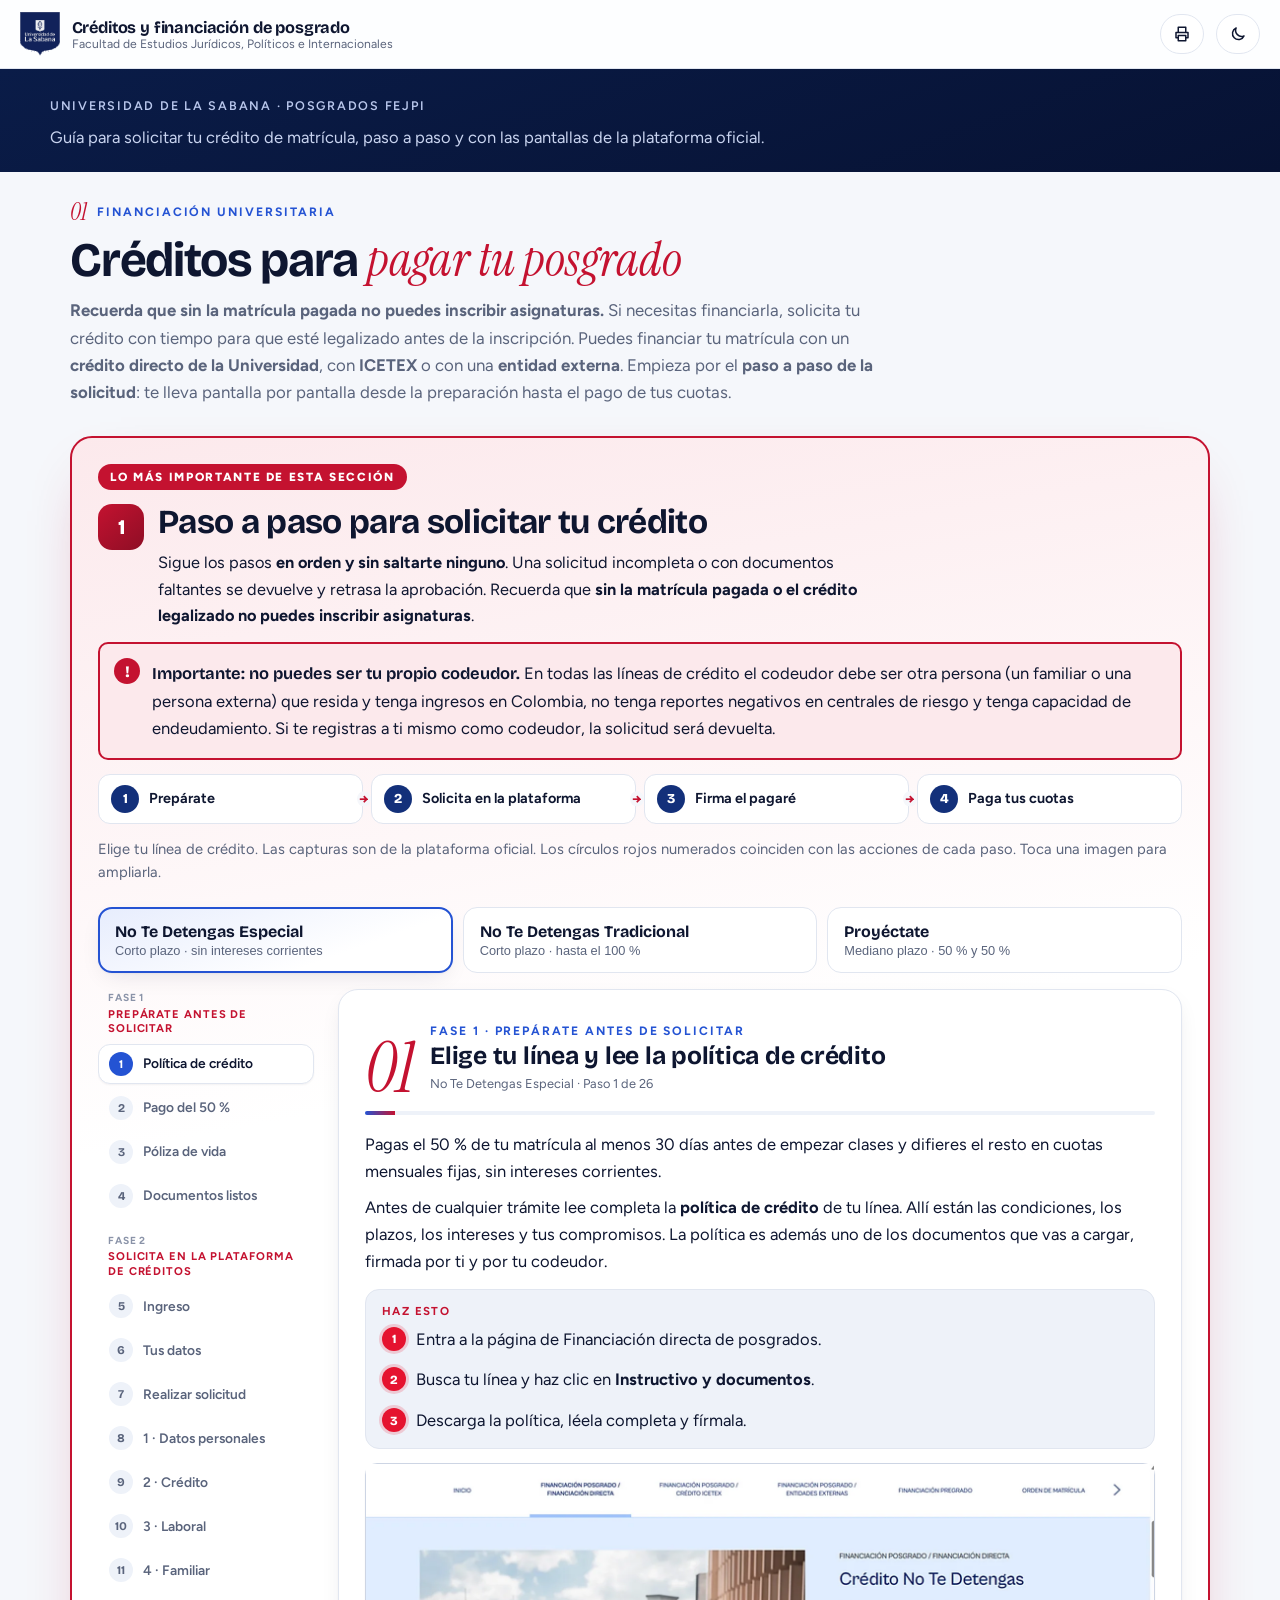
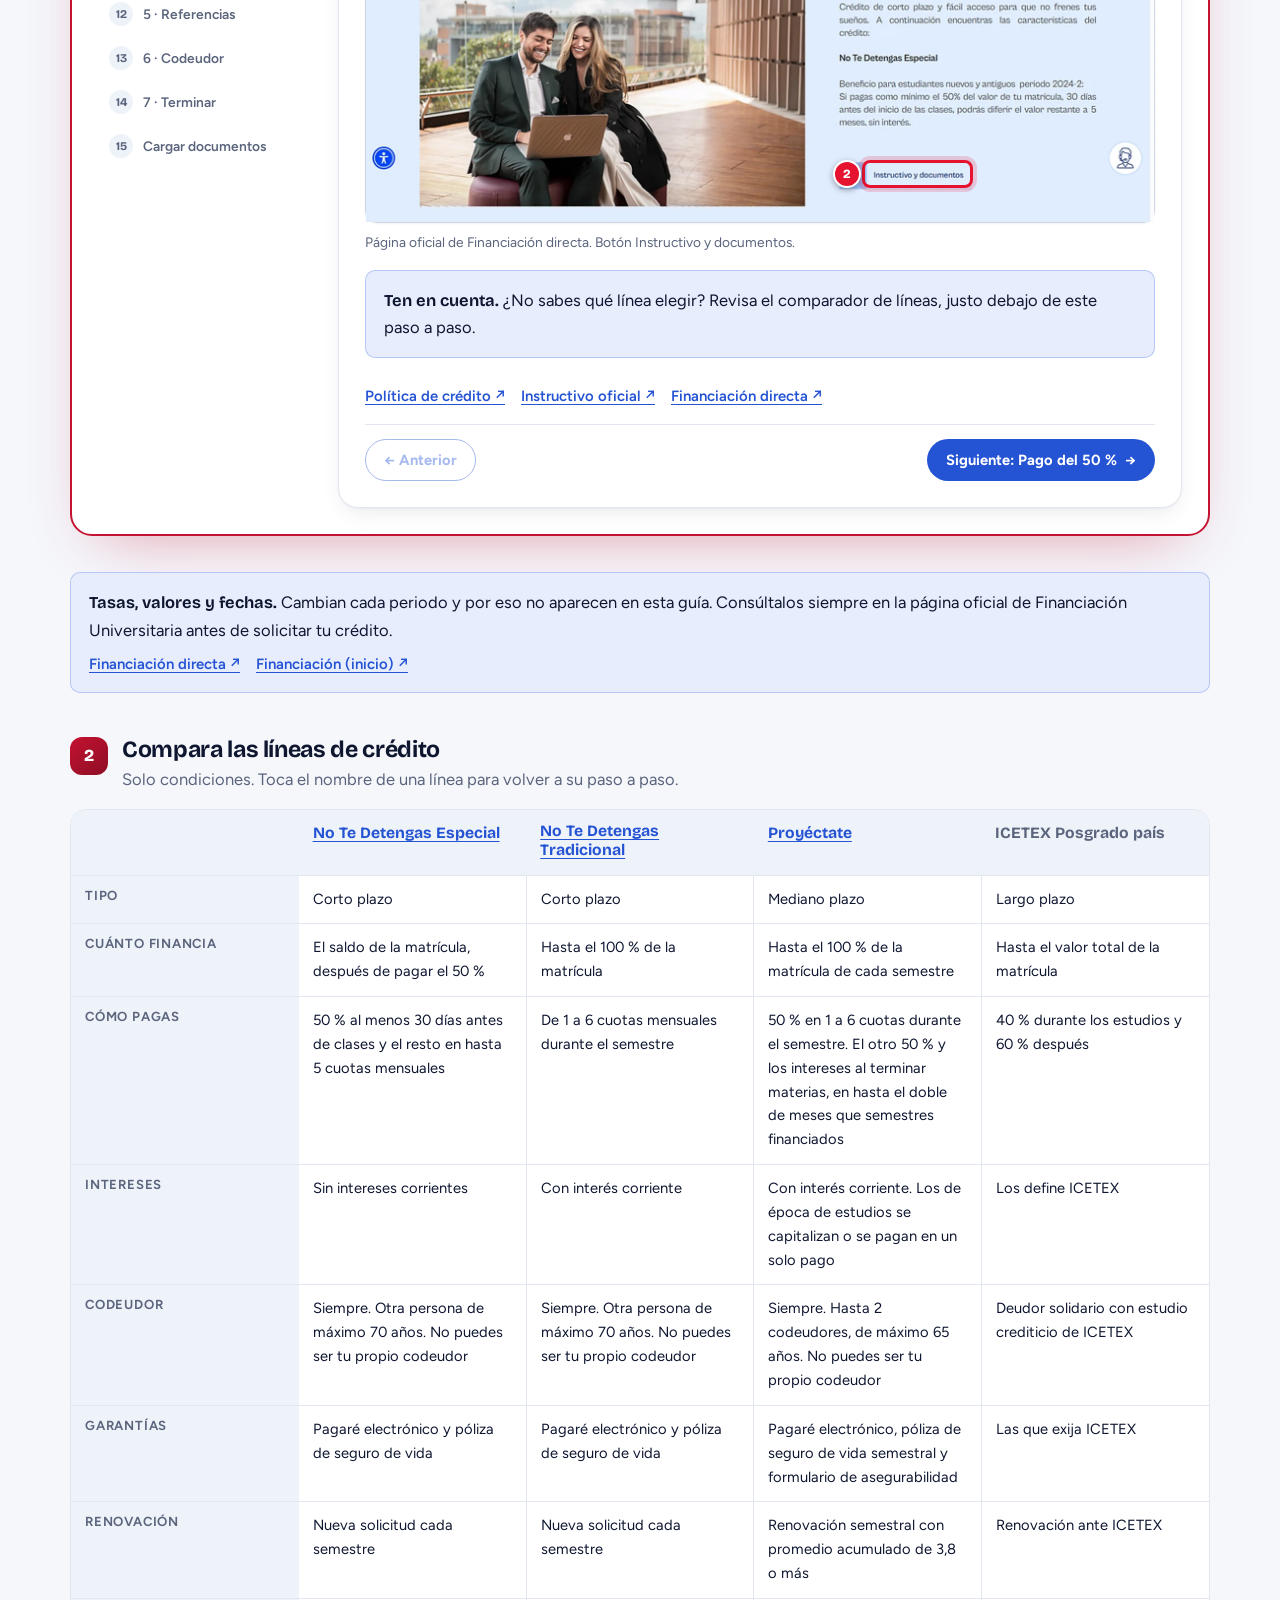
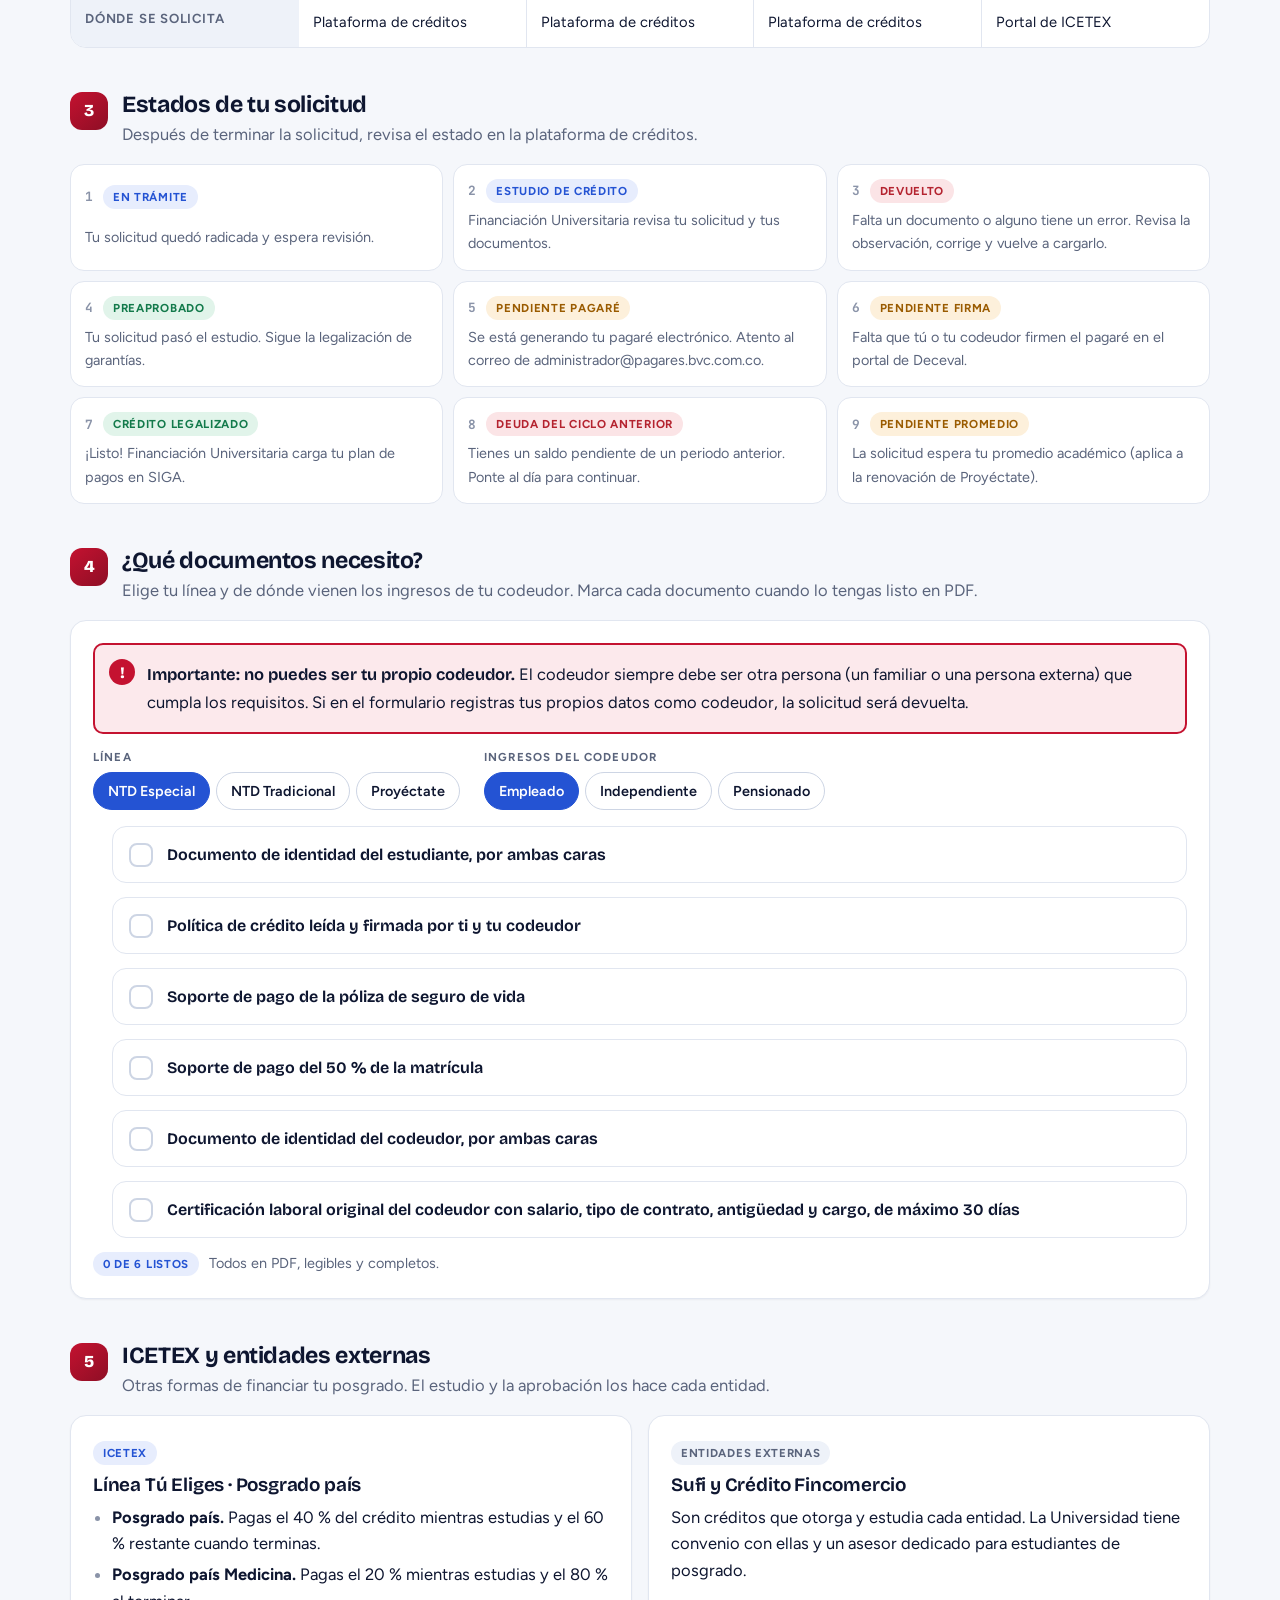
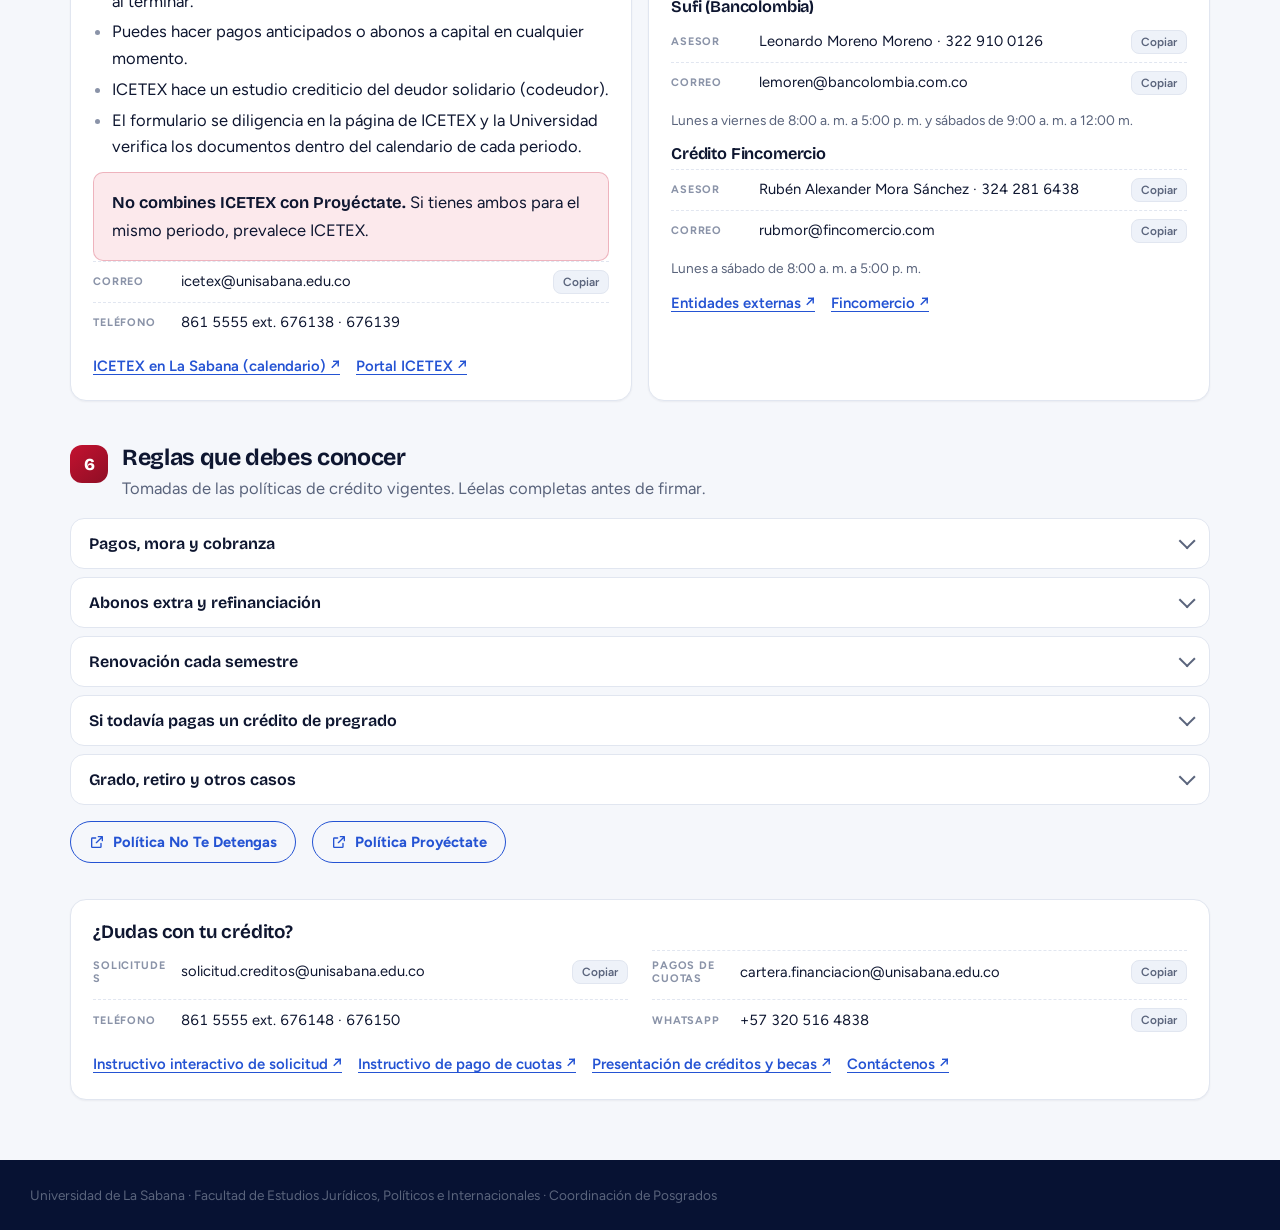
==== solo-creditos/index.html @ 2feaac42 "Página provisional solo con la sección de créditos Co-Authored-By: Claude Opus 5.5 <noreply@anthropi" ====
<!DOCTYPE html>
<html lang="es">
<head>
<meta name="robots" content="noindex, nofollow">
<meta charset="utf-8">
<meta name="viewport" content="width=device-width, initial-scale=1, viewport-fit=cover">
<title>Créditos y financiación · Posgrados FEJPI · Universidad de La Sabana</title>
<meta name="description" content="Plataformas, inscripción de cursos, reglamento, trámites, bienestar y contactos para estudiantes de posgrado de la Facultad de Estudios Jurídicos, Políticos e Internacionales de la Universidad de La Sabana.">
<meta name="theme-color" content="#0A1C48">
<meta property="og:type" content="website">
<meta property="og:locale" content="es_CO">
<meta property="og:title" content="Guía del Estudiante de Posgrado">
<meta property="og:description" content="Todo lo que se dijo en la inducción, en un solo lugar. Facultad de Estudios Jurídicos, Políticos e Internacionales · Universidad de La Sabana.">
<meta property="og:image" content="https://guia-posgrado-fejpi.vercel.app/og.png">
<meta property="og:image:width" content="1200">
<meta property="og:image:height" content="630">

<meta name="twitter:card" content="summary_large_image">
<link rel="icon" href="data:image/svg+xml,%3Csvg xmlns=%22http://www.w3.org/2000/svg%22 viewBox=%220 0 64 64%22%3E%3Cpath d=%22M8 5h48v35c0 10-12 15-24 21C20 55 8 50 8 40z%22 fill=%22%230A1C48%22/%3E%3Cpath d=%22M8 52h48v7H8z%22 fill=%22none%22/%3E%3Ctext x=%2232%22 y=%2240%22 font-family=%22Georgia,serif%22 font-style=%22italic%22 font-size=%2230%22 fill=%22%23fff%22 text-anchor=%22middle%22%3EP%3C/text%3E%3C/svg%3E">
<link rel="preconnect" href="https://fonts.googleapis.com">
<link rel="preconnect" href="https://fonts.gstatic.com" crossorigin>
<link rel="stylesheet" href="https://fonts.googleapis.com/css2?family=Bricolage+Grotesque:opsz,wght@12..96,400..800&family=Figtree:ital,wght@0,400..800;1,400&family=Instrument+Serif:ital@0;1&family=JetBrains+Mono:wght@500;600&display=swap">
<link rel="stylesheet" href="/styles.css?v=8">
<script>try{var t=localStorage.getItem("gp_theme");if(t)document.documentElement.setAttribute("data-theme",t)}catch(e){}</script>

<style>
.solo-main{max-width:1180px;margin:0 auto;padding:28px 20px 60px}
.solo-main > section{scroll-margin-top:calc(var(--hdr) + 20px)}
.solo-main .sec-head .share-sec{display:none}
.solo-banner{background:linear-gradient(160deg,#0A1C48,#071233);color:#EEF2FB;padding:22px 20px}
.solo-banner .inner{max-width:1180px;margin:0 auto}
.solo-banner .fac{font:600 .78rem var(--f-body);letter-spacing:.14em;text-transform:uppercase;color:#B9C7EC}
.solo-banner p{margin-top:6px;color:#C9D4F0;max-width:70ch}
.solo-hidden{display:none!important}
</style>
</head>
<body>
<svg width="0" height="0" style="position:absolute" aria-hidden="true">
  <defs>
    <symbol id="i-search" viewBox="0 0 24 24"><circle cx="11" cy="11" r="7" fill="none" stroke="currentColor" stroke-width="2"/><path d="M20 20l-4-4" stroke="currentColor" stroke-width="2" stroke-linecap="round" fill="none"/></symbol>
    <symbol id="i-flag" viewBox="0 0 24 24"><path d="M5 21V4m0 0h11l-2 4 2 4H5" fill="none" stroke="currentColor" stroke-width="2" stroke-linejoin="round" stroke-linecap="round"/></symbol>
    <symbol id="i-book" viewBox="0 0 24 24"><path d="M4 5a2 2 0 0 1 2-2h13v16H6a2 2 0 0 0-2 2V5zm0 16a2 2 0 0 1 2-2h13" fill="none" stroke="currentColor" stroke-width="2" stroke-linejoin="round"/></symbol>
    <symbol id="i-key" viewBox="0 0 24 24"><circle cx="8" cy="15" r="4" fill="none" stroke="currentColor" stroke-width="2"/><path d="M11 12l9-9m-4 4l3 3" fill="none" stroke="currentColor" stroke-width="2" stroke-linecap="round"/></symbol>
    <symbol id="i-mail" viewBox="0 0 24 24"><rect x="3" y="5" width="18" height="14" rx="2" fill="none" stroke="currentColor" stroke-width="2"/><path d="M3 7l9 6 9-6" fill="none" stroke="currentColor" stroke-width="2"/></symbol>
    <symbol id="i-grid" viewBox="0 0 24 24"><rect x="3" y="3" width="7" height="7" rx="1.5" fill="none" stroke="currentColor" stroke-width="2"/><rect x="14" y="3" width="7" height="7" rx="1.5" fill="none" stroke="currentColor" stroke-width="2"/><rect x="3" y="14" width="7" height="7" rx="1.5" fill="none" stroke="currentColor" stroke-width="2"/><rect x="14" y="14" width="7" height="7" rx="1.5" fill="none" stroke="currentColor" stroke-width="2"/></symbol>
    <symbol id="i-wifi" viewBox="0 0 24 24"><path d="M2 9a15 15 0 0 1 20 0M5 12.5a10 10 0 0 1 14 0M8.5 16a5 5 0 0 1 7 0" fill="none" stroke="currentColor" stroke-width="2" stroke-linecap="round"/><circle cx="12" cy="19.5" r="1.3" fill="currentColor"/></symbol>
    <symbol id="i-phone" viewBox="0 0 24 24"><rect x="6" y="2" width="12" height="20" rx="2.5" fill="none" stroke="currentColor" stroke-width="2"/><path d="M10 18h4" stroke="currentColor" stroke-width="2" stroke-linecap="round"/></symbol>
    <symbol id="i-qr" viewBox="0 0 24 24"><path d="M3 3h7v7H3zM14 3h7v7h-7zM3 14h7v7H3z" fill="none" stroke="currentColor" stroke-width="2"/><path d="M14 14h3v3h-3zM18 18h3v3h-3zM14 20h2M20 14v2" stroke="currentColor" stroke-width="2" fill="none"/></symbol>
    <symbol id="i-chat" viewBox="0 0 24 24"><path d="M4 5h16v11H9l-5 4V5z" fill="none" stroke="currentColor" stroke-width="2" stroke-linejoin="round"/></symbol>
    <symbol id="i-cloud" viewBox="0 0 24 24"><path d="M7 18a4 4 0 0 1-.6-7.96A6 6 0 0 1 18 9a4.5 4.5 0 0 1-.5 9H7z" fill="none" stroke="currentColor" stroke-width="2" stroke-linejoin="round"/></symbol>
    <symbol id="i-people" viewBox="0 0 24 24"><circle cx="9" cy="8" r="3.5" fill="none" stroke="currentColor" stroke-width="2"/><path d="M2.5 20a6.5 6.5 0 0 1 13 0M16 4.5a3.5 3.5 0 0 1 0 7M18 14a6 6 0 0 1 3.5 6" fill="none" stroke="currentColor" stroke-width="2" stroke-linecap="round"/></symbol>
    <symbol id="i-heart" viewBox="0 0 24 24"><path d="M12 20s-7-4.5-7-10a4 4 0 0 1 7-2.6A4 4 0 0 1 19 10c0 5.5-7 10-7 10z" fill="none" stroke="currentColor" stroke-width="2" stroke-linejoin="round"/></symbol>
    <symbol id="i-globe" viewBox="0 0 24 24"><circle cx="12" cy="12" r="9" fill="none" stroke="currentColor" stroke-width="2"/><path d="M3 12h18M12 3c3 3.5 3 14.5 0 18M12 3c-3 3.5-3 14.5 0 18" fill="none" stroke="currentColor" stroke-width="2"/></symbol>
    <symbol id="i-coin" viewBox="0 0 24 24"><circle cx="12" cy="12" r="9" fill="none" stroke="currentColor" stroke-width="2"/><path d="M15 9a3 3 0 0 0-3-1.5c-1.7 0-3 .9-3 2.2 0 3 6 1.5 6 4.5 0 1.3-1.3 2.3-3 2.3a3.2 3.2 0 0 1-3-1.6M12 5.5v13" fill="none" stroke="currentColor" stroke-width="2" stroke-linecap="round"/></symbol>
    <symbol id="i-gavel" viewBox="0 0 24 24"><path d="M14 4l6 6M11 7l6 6M12.5 5.5l-5 5 4 4 5-5M9.5 12.5L3 19l2 2 6.5-6.5M13 21h8" fill="none" stroke="currentColor" stroke-width="2" stroke-linecap="round" stroke-linejoin="round"/></symbol>
    <symbol id="i-up" viewBox="0 0 24 24"><path d="M12 19V5m-6 6l6-6 6 6" fill="none" stroke="currentColor" stroke-width="2.4" stroke-linecap="round" stroke-linejoin="round"/></symbol>
    <symbol id="i-ext" viewBox="0 0 24 24"><path d="M14 4h6v6M20 4l-9 9M18 14v5a1 1 0 0 1-1 1H5a1 1 0 0 1-1-1V7a1 1 0 0 1 1-1h5" fill="none" stroke="currentColor" stroke-width="2" stroke-linecap="round" stroke-linejoin="round"/></symbol>
    <symbol id="i-sos" viewBox="0 0 24 24"><path d="M12 3l9 16H3L12 3z" fill="none" stroke="currentColor" stroke-width="2" stroke-linejoin="round"/><path d="M12 10v4" stroke="currentColor" stroke-width="2" stroke-linecap="round"/><circle cx="12" cy="16.8" r="1.1" fill="currentColor"/></symbol>
    <symbol id="i-moon" viewBox="0 0 24 24"><path d="M20 14.5A8 8 0 0 1 9.5 4a8 8 0 1 0 10.5 10.5z" fill="none" stroke="currentColor" stroke-width="2" stroke-linejoin="round"/></symbol>
    <symbol id="i-sun" viewBox="0 0 24 24"><circle cx="12" cy="12" r="4" fill="none" stroke="currentColor" stroke-width="2"/><path d="M12 2v2M12 20v2M4.9 4.9l1.4 1.4M17.7 17.7l1.4 1.4M2 12h2M20 12h2M4.9 19.1l1.4-1.4M17.7 6.3l1.4-1.4" stroke="currentColor" stroke-width="2" stroke-linecap="round"/></symbol>
    <symbol id="i-print" viewBox="0 0 24 24"><path d="M7 9V3h10v6M7 17H4v-7h16v7h-3M7 14h10v7H7z" fill="none" stroke="currentColor" stroke-width="2" stroke-linejoin="round"/></symbol>
    <symbol id="i-share" viewBox="0 0 24 24"><circle cx="6" cy="12" r="2.5" fill="none" stroke="currentColor" stroke-width="2"/><circle cx="18" cy="6" r="2.5" fill="none" stroke="currentColor" stroke-width="2"/><circle cx="18" cy="18" r="2.5" fill="none" stroke="currentColor" stroke-width="2"/><path d="M8.2 10.9l7.6-3.8M8.2 13.1l7.6 3.8" stroke="currentColor" stroke-width="2"/></symbol>
    <symbol id="i-home" viewBox="0 0 24 24"><path d="M3 11l9-7 9 7v9a1 1 0 0 1-1 1h-5v-6H9v6H4a1 1 0 0 1-1-1z" fill="none" stroke="currentColor" stroke-width="2" stroke-linejoin="round"/></symbol>
    <symbol id="i-route" viewBox="0 0 24 24"><circle cx="6" cy="19" r="2.5" fill="none" stroke="currentColor" stroke-width="2"/><circle cx="18" cy="5" r="2.5" fill="none" stroke="currentColor" stroke-width="2"/><path d="M8.5 19H16a3.5 3.5 0 0 0 0-7H8a3.5 3.5 0 0 1 0-7h7.5" fill="none" stroke="currentColor" stroke-width="2"/></symbol>
    <symbol id="i-link" viewBox="0 0 24 24"><path d="M10 14a4.5 4.5 0 0 0 6.4 0l3-3a4.5 4.5 0 0 0-6.4-6.4l-1 1M14 10a4.5 4.5 0 0 0-6.4 0l-3 3a4.5 4.5 0 0 0 6.4 6.4l1-1" fill="none" stroke="currentColor" stroke-width="2" stroke-linecap="round"/></symbol>
    <symbol id="i-pencil" viewBox="0 0 24 24"><path d="M4 20h4L19 9l-4-4L4 16v4zM13.5 6.5l4 4" fill="none" stroke="currentColor" stroke-width="2" stroke-linejoin="round"/></symbol>
  </defs>
</svg>

<svg width="0" height="0" style="position:absolute" aria-hidden="true"><defs><linearGradient id="ringGrad" x1="0" y1="0" x2="1" y2="1"><stop offset="0" stop-color="#2453D3"/><stop offset="1" stop-color="#C41230"/></linearGradient></defs></svg>
<header class="topbar wrap">
  <div class="inner">
    <span class="brand">
      <img src="/logo.png" alt="Universidad de La Sabana" width="40" height="44">
      <span class="t"><b>Créditos y financiación de posgrado</b><small>Facultad de Estudios Jurídicos, Políticos e Internacionales</small></span>
    </span>
    <div class="spacer"></div>
    <button class="icon-btn hide-sm" type="button" data-action="print" aria-label="Imprimir o guardar PDF" title="Imprimir o guardar PDF"><svg><use href="#i-print"/></svg></button>
    <button class="icon-btn theme-btn" type="button" data-action="theme" aria-label="Cambiar entre modo claro y oscuro" title="Modo claro u oscuro"><svg class="moon"><use href="#i-moon"/></svg><svg class="sun"><use href="#i-sun"/></svg></button>
  </div>
</header>
<div class="solo-banner"><div class="inner"><span class="fac">Universidad de La Sabana · Posgrados FEJPI</span><p>Guía para solicitar tu crédito de matrícula, paso a paso y con las pantallas de la plataforma oficial.</p></div></div>
<main class="solo-main">
  <!-- 6. CRÉDITOS Y FINANCIACIÓN -->
  <section id="creditos" data-title="Créditos y financiación">
    <div class="sec-head">
      <span class="eyebrow">Financiación Universitaria</span>
      <h2>Créditos para <em>pagar tu posgrado</em></h2>
      <p><b>Recuerda que sin la matrícula pagada no puedes inscribir asignaturas.</b> Si necesitas financiarla, solicita tu crédito con tiempo para que esté legalizado antes de la inscripción. Puedes financiar tu matrícula con un <b>crédito directo de la Universidad</b>, con <b>ICETEX</b> o con una <b>entidad externa</b>. Empieza por el <b>paso a paso de la solicitud</b>: te lleva pantalla por pantalla desde la preparación hasta el pago de tus cuotas.</p>
    </div>


    <!-- Paso a paso -->
    <div class="fin-block paso-hero" id="pasoapaso">
      <div class="paso-banner">
        <span class="paso-kicker">Lo más importante de esta sección</span>
        <div class="fin-sub"><span class="fin-num">1</span><div><h3>Paso a paso para solicitar tu crédito</h3><p>Sigue los pasos <b>en orden y sin saltarte ninguno</b>. Una solicitud incompleta o con documentos faltantes se devuelve y retrasa la aprobación. Recuerda que <b>sin la matrícula pagada o el crédito legalizado no puedes inscribir asignaturas</b>.</p></div></div>
        <div class="callout warn-self" role="note"><b>Importante: no puedes ser tu propio codeudor.</b> En todas las líneas de crédito el codeudor debe ser otra persona (un familiar o una persona externa) que resida y tenga ingresos en Colombia, no tenga reportes negativos en centrales de riesgo y tenga capacidad de endeudamiento. Si te registras a ti mismo como codeudor, la solicitud será devuelta.</div>
        <ol class="paso-phases" aria-label="Fases del proceso"><li><b>1</b><span>Prepárate</span></li><li><b>2</b><span>Solicita en la plataforma</span></li><li><b>3</b><span>Firma el pagaré</span></li><li><b>4</b><span>Paga tus cuotas</span></li></ol>
        <p class="paso-how">Elige tu línea de crédito. Las capturas son de la plataforma oficial. Los círculos rojos numerados coinciden con las acciones de cada paso. Toca una imagen para ampliarla.</p>
      </div>
      <div class="line-tabs" id="lineTabs" role="tablist" aria-label="Líneas de crédito"></div>
      <div class="cstepper">
        <ol class="step-list" id="cStepList" role="tablist" aria-label="Pasos de la solicitud"></ol>
        <div class="step-panel" id="cStepPanel" role="tabpanel" aria-live="polite"></div>
      </div>
      <div class="print-only" id="printSteps"></div>
    </div>

    <div class="callout blue fin-note" data-search="tasas valores fechas crédito vigentes página oficial">
      <b>Tasas, valores y fechas.</b> Cambian cada periodo y por eso no aparecen en esta guía. Consúltalos siempre en la página oficial de Financiación Universitaria antes de solicitar tu crédito.
      <div class="linkrow"><a href="https://www.unisabana.edu.co/financiacion/financiacion-posgrados/financiacion-directa-posgrados" target="_blank" rel="noopener">Financiación directa ↗</a><a href="https://www.unisabana.edu.co/financiacion" target="_blank" rel="noopener">Financiación (inicio) ↗</a></div>
    </div>

    <!-- Comparador -->
    <div class="fin-block">
      <div class="fin-sub"><span class="fin-num">2</span><div><h3>Compara las líneas de crédito</h3><p class="muted">Solo condiciones. Toca el nombre de una línea para volver a su paso a paso.</p></div></div>
      <div class="tbl cmp-wrap" data-search="comparar créditos no te detengas especial tradicional proyéctate icetex plazo codeudor renovación póliza pagaré">
        <table class="cmp" id="cmpTable"></table>
      </div>
    </div>

    <!-- Estados -->
    <div class="fin-block">
      <div class="fin-sub"><span class="fin-num">3</span><div><h3>Estados de tu solicitud</h3><p class="muted">Después de terminar la solicitud, revisa el estado en la plataforma de créditos.</p></div></div>
      <div class="states" id="states" data-search="estados solicitud crédito en trámite devuelto preaprobado pendiente pagaré firma legalizado promedio deuda"></div>
    </div>

    <!-- Documentos -->
    <div class="fin-block">
      <div class="fin-sub"><span class="fin-num">4</span><div><h3>¿Qué documentos necesito?</h3><p class="muted">Elige tu línea y de dónde vienen los ingresos de tu codeudor. Marca cada documento cuando lo tengas listo en PDF.</p></div></div>
      <div class="docs card" id="docs" data-search="documentos crédito codeudor certificado ingresos laboral pensionado independiente contador cédula póliza formulario asegurabilidad soporte pago"></div>
    </div>

    <!-- ICETEX y externas -->
    <div class="fin-block" id="externas">
      <div class="fin-sub"><span class="fin-num">5</span><div><h3>ICETEX y entidades externas</h3><p class="muted">Otras formas de financiar tu posgrado. El estudio y la aprobación los hace cada entidad.</p></div></div>
      <div class="grid g2">
        <article class="card" data-search="ICETEX tú eliges posgrado país 40 60 medicina crédito largo plazo calendario formularios">
          <span class="tag blue">ICETEX</span>
          <h3 style="margin-top:10px">Línea Tú Eliges · Posgrado país</h3>
          <ul>
            <li><b>Posgrado país.</b> Pagas el 40 % del crédito mientras estudias y el 60 % restante cuando terminas.</li>
            <li><b>Posgrado país Medicina.</b> Pagas el 20 % mientras estudias y el 80 % al terminar.</li>
            <li>Puedes hacer pagos anticipados o abonos a capital en cualquier momento.</li>
            <li>ICETEX hace un estudio crediticio del deudor solidario (codeudor).</li>
            <li>El formulario se diligencia en la página de ICETEX y la Universidad verifica los documentos dentro del calendario de cada periodo.</li>
          </ul>
          <div class="callout" style="margin-top:12px"><b>No combines ICETEX con Proyéctate.</b> Si tienes ambos para el mismo periodo, prevalece ICETEX.</div>
          <div class="contact"><span class="k">Correo</span><span class="v">icetex@unisabana.edu.co</span><button class="copy" type="button" data-copy="icetex@unisabana.edu.co">Copiar</button></div>
          <div class="contact"><span class="k">Teléfono</span><span class="v">861 5555 ext. 676138 · 676139</span></div>
          <div class="linkrow"><a href="https://www.unisabana.edu.co/financiacion/financiacion-posgrado-credito-icetex" target="_blank" rel="noopener">ICETEX en La Sabana (calendario) ↗</a><a href="https://web.icetex.gov.co/web/portal/creditos/tu-eliges/posgrado-pais-o-exterior" target="_blank" rel="noopener">Portal ICETEX ↗</a></div>
        </article>
        <article class="card" data-search="entidades externas Sufi Bancolombia Fincomercio crédito educativo asesor">
          <span class="tag">Entidades externas</span>
          <h3 style="margin-top:10px">Sufi y Crédito Fincomercio</h3>
          <p>Son créditos que otorga y estudia cada entidad. La Universidad tiene convenio con ellas y un asesor dedicado para estudiantes de posgrado.</p>
          <h4 style="margin-top:14px">Sufi (Bancolombia)</h4>
          <div class="contact"><span class="k">Asesor</span><span class="v">Leonardo Moreno Moreno · 322 910 0126</span><button class="copy" type="button" data-copy="3229100126">Copiar</button></div>
          <div class="contact"><span class="k">Correo</span><span class="v">lemoren@bancolombia.com.co</span><button class="copy" type="button" data-copy="lemoren@bancolombia.com.co">Copiar</button></div>
          <p class="muted" style="font-size:.86rem;margin-top:6px">Lunes a viernes de 8:00 a. m. a 5:00 p. m. y sábados de 9:00 a. m. a 12:00 m.</p>
          <h4 style="margin-top:14px">Crédito Fincomercio</h4>
          <div class="contact"><span class="k">Asesor</span><span class="v">Rubén Alexander Mora Sánchez · 324 281 6438</span><button class="copy" type="button" data-copy="3242816438">Copiar</button></div>
          <div class="contact"><span class="k">Correo</span><span class="v">rubmor@fincomercio.com</span><button class="copy" type="button" data-copy="rubmor@fincomercio.com">Copiar</button></div>
          <p class="muted" style="font-size:.86rem;margin-top:6px">Lunes a sábado de 8:00 a. m. a 5:00 p. m.</p>
          <div class="linkrow"><a href="https://www.unisabana.edu.co/financiacion/financiacion-posgrado-entidades-externas" target="_blank" rel="noopener">Entidades externas ↗</a><a href="https://www.fincomercio.com/credito-libre-vehiculo-educativo/credito-educativo/" target="_blank" rel="noopener">Fincomercio ↗</a></div>
        </article>
      </div>
    </div>

    <!-- Reglas clave -->
    <div class="fin-block">
      <div class="fin-sub"><span class="fin-num">6</span><div><h3>Reglas que debes conocer</h3><p class="muted">Tomadas de las políticas de crédito vigentes. Léelas completas antes de firmar.</p></div></div>
      <details class="acc" data-search="pago cuotas día 5 cada mes mora restricción servicios centrales de riesgo cobranza">
        <summary>Pagos, mora y cobranza</summary>
        <div class="acc-body"><ul>
          <li>Las cuotas se pagan <b>a más tardar el día 5 de cada mes</b> y empiezan el mes siguiente a la solicitud.</li>
          <li>Si te atrasas, la Universidad puede restringir algunos de tus servicios hasta que te pongas al día.</li>
          <li>Antes de reportarte a centrales de riesgo, la Universidad debe avisarte con 20 días de anticipación.</li>
          <li>Si la deuda pasa a cobranza, se suman honorarios de cobro prejurídico o jurídico.</li>
          <li>Si tienes dificultades para pagar, escribe a tiempo a cartera.financiacion@unisabana.edu.co para buscar un acuerdo de pago.</li>
        </ul></div>
      </details>
      <details class="acc" data-search="abonos extraordinarios prepago reducir plazo cuota ley 1555 refinanciación">
        <summary>Abonos extra y refinanciación</summary>
        <div class="acc-body"><ul>
          <li>Puedes hacer pagos anticipados. En No Te Detengas, el abono reduce el plazo, salvo que pidas por escrito reducir la cuota (Ley 1555 de 2012).</li>
          <li>En Proyéctate, los abonos se aplican primero a intereses y luego al desembolso más antiguo.</li>
          <li>Refinanciación. No Te Detengas permite refinanciar una vez y Proyéctate hasta dos veces.</li>
        </ul></div>
      </details>
      <details class="acc" data-search="renovación crédito cada semestre no renovable promedio 3,8 proyéctate">
        <summary>Renovación cada semestre</summary>
        <div class="acc-body"><ul>
          <li><b>No Te Detengas</b> no se renueva automáticamente. Debes hacer una solicitud nueva cada semestre, estar al día y no tener deudas pendientes.</li>
          <li><b>Proyéctate</b> se renueva cada semestre si tienes un promedio acumulado de posgrado de 3,8 o más (sin excepciones), estás al día en los pagos de época de estudios, pagaste la póliza y radicaste la solicitud de renovación.</li>
        </ul></div>
      </details>
      <details class="acc" data-search="crédito pregrado vigente ICETEX mediano largo plazo posgrado solo corto plazo 50%">
        <summary>Si todavía pagas un crédito de pregrado</summary>
        <div class="acc-body"><p>Si estás pagando un crédito de mediano o largo plazo de tu pregrado (directo con la Universidad o con ICETEX), para el posgrado solo puedes tomar un crédito de <b>corto plazo</b> (No Te Detengas) y únicamente cuando hayas pagado al menos el 50 % del crédito anterior.</p></div>
      </details>
      <details class="acc" data-search="grado graduación paz y salvo crédito saldo exigible proyéctate terminación materias retiro">
        <summary>Grado, retiro y otros casos</summary>
        <div class="acc-body"><ul>
          <li>Para graduarte con No Te Detengas debes pagar el saldo total del crédito.</li>
          <li>Con Proyéctate debes estar al día y actualizar tus datos. Si tienes cuotas vencidas, debes pagar el total.</li>
          <li>En Proyéctate, el saldo se vuelve exigible cuando terminas materias, si no renuevas durante dos semestres seguidos, si te retiras definitivamente o si reservas cupo y no te reintegras en seis meses.</li>
        </ul></div>
      </details>
      <div class="linkrow" style="margin-top:16px"><a class="btn ghost" href="https://usabana.widen.net/s/6bbbfqnzhf/politicas-de-credito-no-te-detengas-tradicional-y-especial" target="_blank" rel="noopener"><svg><use href="#i-ext"/></svg>Política No Te Detengas</a><a class="btn ghost" href="https://usabana.widen.net/s/7kmkvfzh5b/pol.-linea-credito-proyectate-v-9.0-01-may-26-2" target="_blank" rel="noopener"><svg><use href="#i-ext"/></svg>Política Proyéctate</a></div>
    </div>

    <div class="card fin-contact" data-search="contacto financiación universitaria créditos correo solicitud.creditos teléfono extensión cartera">
      <h3>¿Dudas con tu crédito?</h3>
      <div class="grid g2" style="gap:6px 24px">
        <div class="contact"><span class="k">Solicitudes</span><span class="v">solicitud.creditos@unisabana.edu.co</span><button class="copy" type="button" data-copy="solicitud.creditos@unisabana.edu.co">Copiar</button></div>
        <div class="contact"><span class="k">Pagos de cuotas</span><span class="v">cartera.financiacion@unisabana.edu.co</span><button class="copy" type="button" data-copy="cartera.financiacion@unisabana.edu.co">Copiar</button></div>
        <div class="contact"><span class="k">Teléfono</span><span class="v">861 5555 ext. 676148 · 676150</span></div>
        <div class="contact"><span class="k">WhatsApp</span><span class="v">+57 320 516 4838</span><button class="copy" type="button" data-copy="3205164838">Copiar</button></div>
      </div>
      <div class="linkrow"><a href="https://view.genially.com/662aca571d54890014ddafff/presentation-instructivo-financiacion-directa" target="_blank" rel="noopener">Instructivo interactivo de solicitud ↗</a><a href="https://view.genially.com/68004b4227308ea732f300de" target="_blank" rel="noopener">Instructivo de pago de cuotas ↗</a><a href="https://canva.link/g84btiq6e781q7q" target="_blank" rel="noopener">Presentación de créditos y becas ↗</a><a href="https://www.unisabana.edu.co/financiacion/contactenos" target="_blank" rel="noopener">Contáctenos ↗</a></div>
    </div>
  </section>


</main>
<div class="solo-hidden" aria-hidden="true"><div id="payTabs"></div><div id="payPanel"></div><div id="printPays"></div><div id="payFaq"></div><div id="becaHow"></div><div id="becaFilter"></div><div id="becaGrid"></div></div>
<footer class="wrap"><div class="inner" style="padding:24px 0;text-align:center;font-size:.85rem;color:var(--muted)">Universidad de La Sabana · Facultad de Estudios Jurídicos, Políticos e Internacionales · Coordinación de Posgrados</div></footer>
<div class="toast" id="toast" role="status" aria-live="polite"></div>
<script src="/fin.js?v=8" defer></script>
<script>
(function(){
 const $=s=>document.querySelector(s);
 let tt;function toast(m){const t=$("#toast");t.textContent=m;t.classList.add("show");clearTimeout(tt);tt=setTimeout(()=>t.classList.remove("show"),2200)}
 const root=document.documentElement;
 function isDark(){const a=root.getAttribute("data-theme");return a?a==="dark":matchMedia("(prefers-color-scheme: dark)").matches}
 document.addEventListener("click",async e=>{
  const c=e.target.closest(".copy");
  if(c){try{await navigator.clipboard.writeText(c.dataset.copy);c.textContent="Copiado";toast("Copiado: "+c.dataset.copy)}catch(err){c.textContent="No se pudo copiar"}setTimeout(()=>c.textContent="Copiar",1800);return}
  const a=e.target.closest("[data-action]");
  if(a){if(a.dataset.action==="theme"){const n=isDark()?"light":"dark";root.setAttribute("data-theme",n);try{localStorage.setItem("gp_theme",n)}catch(err){}}else if(a.dataset.action==="print"){window.print()}}
  const t=e.target.closest("[data-toggle-all]");
  if(t){const ds=[...document.querySelectorAll("details.acc")];const o=ds.some(d=>!d.open);ds.forEach(d=>d.open=o)}
 });
})();
</script>
</body>
</html>
---- styles.css ----
/* Guía del Estudiante de Posgrado · FEJPI · Universidad de La Sabana
   Layout: cabecera clara fija + portada azul profundo; índice lateral en escritorio, barra inferior en celular */
:root{
  --bg:#F5F7FB; --surface:#FFFFFF; --surface-2:#EEF2F9; --line:#E1E6F0; --line-2:#CDD5E4;
  --ink:#0E1630; --muted:#5A647C; --faint:#8A93A8;
  --navy:#0A1C48; --navy-2:#13307A;
  --accent:#2453D3; --accent-ink:#FFFFFF; --accent-soft:#E7EDFD;
  --red:#C41230; --red-soft:#FCE9EC;
  --ok:#137A4B; --ok-soft:#E1F4EA; --warn:#9A5B00; --warn-soft:#FDF0DB; --bad:#B4232F; --bad-soft:#FBE4E6;
  --header-bg:rgba(255,255,255,.82);
  --shadow-sm:0 1px 2px rgba(14,22,48,.05);
  --shadow:0 1px 2px rgba(14,22,48,.04),0 8px 24px -8px rgba(14,22,48,.12);
  --shadow-lg:0 24px 60px -20px rgba(10,28,72,.35);
  --f-display:"Bricolage Grotesque","Arial Narrow",system-ui,sans-serif;
  --f-serif:"Instrument Serif",Georgia,"Times New Roman",serif;
  --f-body:"Figtree",system-ui,-apple-system,"Segoe UI",Roboto,sans-serif;
  --f-mono:"JetBrains Mono",ui-monospace,SFMono-Regular,Menlo,monospace;
  --r:16px; --r-sm:10px;
  --hdr:68px;
  color-scheme:light;
}
@media (prefers-color-scheme:dark){:root:not([data-theme="light"]){
  --bg:#080D1B; --surface:#0F1629; --surface-2:#161F38; --line:#222D4A; --line-2:#2E3B5E;
  --ink:#E9EDF7; --muted:#9AA4BF; --faint:#6E7896;
  --accent:#86A6FF; --accent-ink:#081130; --accent-soft:#18275A;
  --red:#FF6F82; --red-soft:#3A141D;
  --ok:#5FD19A; --ok-soft:#10301F; --warn:#F2B45A; --warn-soft:#352610; --bad:#FF808A; --bad-soft:#3A151A;
  --header-bg:rgba(10,15,30,.8);
  --shadow:0 1px 2px rgba(0,0,0,.3),0 10px 30px -10px rgba(0,0,0,.5);
  color-scheme:dark}}
:root[data-theme="dark"]{
  --bg:#080D1B; --surface:#0F1629; --surface-2:#161F38; --line:#222D4A; --line-2:#2E3B5E;
  --ink:#E9EDF7; --muted:#9AA4BF; --faint:#6E7896;
  --accent:#86A6FF; --accent-ink:#081130; --accent-soft:#18275A;
  --red:#FF6F82; --red-soft:#3A141D;
  --ok:#5FD19A; --ok-soft:#10301F; --warn:#F2B45A; --warn-soft:#352610; --bad:#FF808A; --bad-soft:#3A151A;
  --header-bg:rgba(10,15,30,.8);
  --shadow:0 1px 2px rgba(0,0,0,.3),0 10px 30px -10px rgba(0,0,0,.5);
  color-scheme:dark}

*{box-sizing:border-box}
html{scroll-behavior:smooth;scroll-padding-top:calc(var(--hdr) + 24px)}
@media (prefers-reduced-motion:reduce){html{scroll-behavior:auto}*,*::before,*::after{transition:none!important;animation:none!important}}
body{margin:0;background:var(--bg);color:var(--ink);font:400 16.5px/1.62 var(--f-body);-webkit-font-smoothing:antialiased;text-rendering:optimizeLegibility}
img{max-width:100%;display:block}
[hidden]{display:none!important}
a{color:var(--accent);text-decoration-thickness:1px;text-underline-offset:3px}
a:hover{text-decoration-thickness:2px}
h1,h2,h3,h4{font-family:var(--f-display);line-height:1.1;text-wrap:balance;margin:0;letter-spacing:-.01em}
h2{font-size:clamp(2rem,1.4rem + 2.4vw,3rem);font-weight:700;letter-spacing:-.025em;line-height:1.02}
h2 em,h1 em{font-family:var(--f-serif);font-style:italic;font-weight:400;letter-spacing:0}
h2 em{color:var(--red)}
h3{font-size:1.18rem;font-weight:650}
h4{font-size:1.02rem;font-weight:650}
p{margin:0}
code{font-family:var(--f-mono);font-size:.88em;background:var(--surface-2);padding:1px 6px;border-radius:6px}
:focus-visible{outline:3px solid var(--accent);outline-offset:2px;border-radius:6px}
::selection{background:var(--accent-soft)}
.skip{position:absolute;left:-9999px;top:8px;z-index:100;background:var(--accent);color:var(--accent-ink);padding:10px 14px;border-radius:8px}
.skip:focus{left:16px}
.muted{color:var(--muted)}
.wrap{padding-left:max(20px,env(safe-area-inset-left,0px));padding-right:max(20px,env(safe-area-inset-right,0px))}
.inner{max-width:1240px;margin:0 auto}
.eyebrow{font:700 .76rem/1 var(--f-body);letter-spacing:.16em;text-transform:uppercase;color:var(--accent);display:inline-flex;align-items:center;gap:10px}

/* ---------- Cabecera ---------- */
body::before{content:"";position:fixed;inset:0 0 auto;height:env(safe-area-inset-top,0px);z-index:70;background:var(--surface)}
.topbar{position:sticky;top:env(safe-area-inset-top,0px);z-index:60;background:var(--header-bg);backdrop-filter:saturate(1.6) blur(14px);-webkit-backdrop-filter:saturate(1.6) blur(14px);border-bottom:1px solid var(--line)}
.topbar .inner{display:flex;align-items:center;gap:12px;height:var(--hdr)}
.brand{display:flex;align-items:center;gap:12px;min-width:0;text-decoration:none;color:var(--ink)}
.brand img{height:44px;width:auto;flex:none}
.brand .t{display:flex;flex-direction:column;line-height:1.15;min-width:0}
.brand b{font:700 1.02rem var(--f-display);letter-spacing:-.01em}
.brand small{font-size:.76rem;color:var(--muted);white-space:nowrap;overflow:hidden;text-overflow:ellipsis}
.topbar .spacer{flex:1}
.icon-btn{display:inline-flex;align-items:center;justify-content:center;gap:8px;height:40px;min-width:40px;padding:0 12px;border-radius:999px;border:1px solid var(--line);background:var(--surface);color:var(--ink);font:600 .88rem var(--f-body);cursor:pointer;text-decoration:none;transition:border-color .15s,background .15s}
.icon-btn:hover{border-color:var(--line-2);background:var(--surface-2)}
.icon-btn svg{width:18px;height:18px;flex:none}
.icon-btn kbd{font:600 .72rem var(--f-mono);color:var(--faint);border:1px solid var(--line);border-radius:5px;padding:1px 5px}
.search-trigger{min-width:220px;justify-content:flex-start;color:var(--muted);font-weight:500}
.search-trigger kbd{margin-left:auto}
.theme-btn .sun{display:none}
:root[data-theme="dark"] .theme-btn .sun{display:block}:root[data-theme="dark"] .theme-btn .moon{display:none}
@media (prefers-color-scheme:dark){:root:not([data-theme="light"]) .theme-btn .sun{display:block}:root:not([data-theme="light"]) .theme-btn .moon{display:none}}
.progress{position:absolute;left:0;bottom:-1px;height:3px;width:100%;transform-origin:0 50%;transform:scaleX(0);background:linear-gradient(90deg,var(--red),var(--accent))}
@media (max-width:900px){.search-trigger{min-width:0}.search-trigger .lbl,.search-trigger kbd{display:none}.hide-sm{display:none!important}}
@media (max-width:560px){.brand small{display:none}.brand img{height:38px}.brand b{font-size:.95rem}}

/* ---------- Portada ---------- */
.hero{position:relative;overflow:hidden;color:#EEF2FB;background:
  radial-gradient(60% 80% at 85% 10%,rgba(56,104,230,.55) 0%,transparent 60%),
  radial-gradient(40% 60% at 100% 100%,rgba(196,18,48,.45) 0%,transparent 70%),
  linear-gradient(160deg,#0A1C48 0%,#071233 70%)}
.hero::after{content:"";position:absolute;inset:0;pointer-events:none;opacity:.08;background-image:radial-gradient(rgba(255,255,255,.9) 1px,transparent 1px);background-size:22px 22px;mask-image:linear-gradient(90deg,transparent,#000 70%)}
.hero .inner{position:relative;z-index:1;padding-block:56px 64px;display:grid;grid-template-columns:minmax(0,1.3fr) minmax(0,1fr);gap:48px;align-items:center}
.hero .fac{display:inline-flex;align-items:center;gap:10px;font:600 .8rem var(--f-body);letter-spacing:.14em;text-transform:uppercase;color:#B9C7EC}
.hero .fac::before{content:"";width:28px;height:2px;background:#FF6F82}
.hero h1{margin-top:18px;font-size:clamp(2.5rem,1.4rem + 4.6vw,4.8rem);font-weight:800;letter-spacing:-.035em;line-height:.98}
.hero h1 em{display:block;font-size:1.06em;color:#FFFFFF;line-height:1.05;letter-spacing:-.01em}
.hero h1 em span{background:linear-gradient(transparent 70%,rgba(255,111,130,.55) 70%,rgba(255,111,130,.55) 92%,transparent 92%)}
.hero .lead{font-size:1.1rem;max-width:56ch;margin-top:20px;color:#C9D4F0}
.search{position:relative;margin-top:28px;max-width:620px}
.search label{position:absolute;left:-9999px}
.search input{width:100%;font:500 1.04rem var(--f-body);padding:17px 18px 17px 52px;border-radius:14px;border:1px solid transparent;background:#FFFFFF;color:#0E1630;box-shadow:0 20px 50px -18px rgba(0,0,0,.55)}
.search input::placeholder{color:#7C859B}
.search input:focus{outline:none;box-shadow:0 0 0 4px rgba(134,166,255,.45),0 20px 50px -18px rgba(0,0,0,.55)}
.search .s-ico{position:absolute;left:18px;top:50%;transform:translateY(-50%);width:20px;height:20px;color:#7C859B;pointer-events:none}
.chips{display:flex;flex-wrap:wrap;gap:8px;margin-top:14px}
.chip{font:600 .84rem var(--f-body);padding:7px 13px;border-radius:999px;border:1px solid rgba(255,255,255,.22);background:rgba(255,255,255,.06);color:#E6ECFA;cursor:pointer;transition:background .15s}
.chip:hover{background:rgba(255,255,255,.16)}
.quick{background:rgba(255,255,255,.06);border:1px solid rgba(255,255,255,.14);border-radius:20px;padding:20px;backdrop-filter:blur(6px)}
.quick h2{font:600 .78rem var(--f-body);letter-spacing:.14em;text-transform:uppercase;color:#B9C7EC;margin-bottom:14px}
.quick-grid{display:grid;grid-template-columns:1fr 1fr;gap:10px}
.quick a{display:flex;flex-direction:column;gap:10px;padding:16px;border-radius:14px;background:rgba(255,255,255,.07);border:1px solid rgba(255,255,255,.1);color:#fff;text-decoration:none;transition:transform .15s,background .15s}
.quick a:hover{background:rgba(255,255,255,.14);transform:translateY(-2px)}
.quick a .qi{width:36px;height:36px;border-radius:10px;display:grid;place-items:center;background:rgba(134,166,255,.22)}
.quick a.sos .qi{background:rgba(255,111,130,.25)}
.quick a .qi svg{width:19px;height:19px}
.quick a b{font:650 1rem/1.2 var(--f-display)}
.quick a small{color:#B9C7EC;font-size:.82rem;line-height:1.35}
.updated{margin-top:14px;font-size:.8rem;color:#93A3CC}
@media (max-width:900px){.hero .inner{grid-template-columns:minmax(0,1fr);padding-block:40px 44px;gap:32px}}
@media (max-width:420px){.quick-grid{grid-template-columns:1fr}}

/* ---------- Estructura ---------- */
.layout{display:grid;grid-template-columns:236px minmax(0,1fr);gap:56px;padding-block:48px 96px}
.toc{position:sticky;top:calc(var(--hdr) + 28px);align-self:start;max-height:calc(100vh - var(--hdr) - 56px);overflow:auto}
.toc .t-head{font:italic 400 1.45rem var(--f-serif);color:var(--ink);padding:0 12px 10px}
.toc ol{list-style:none;margin:0;padding:0;display:grid;gap:2px;counter-reset:t}
.toc a{display:flex;gap:10px;align-items:baseline;padding:8px 12px;border-radius:10px;text-decoration:none;color:var(--muted);font-size:.93rem;font-weight:500;line-height:1.3;transition:background .15s,color .15s}
.toc a::before{counter-increment:t;content:counter(t,decimal-leading-zero);font:600 .72rem var(--f-mono);color:var(--faint)}
.toc a:hover{background:var(--surface-2);color:var(--ink)}
.toc a.on{background:var(--surface);color:var(--ink);font-weight:700;box-shadow:var(--shadow-sm),inset 3px 0 0 var(--red)}
.toc a.on::before{color:var(--red)}
.toc .toc-tools{margin-top:18px;padding:14px 12px 0;border-top:1px solid var(--line);display:grid;gap:6px}
.toc .toc-tools button{all:unset;cursor:pointer;font-size:.86rem;color:var(--muted);display:flex;gap:8px;align-items:center}
.toc .toc-tools button:hover{color:var(--accent)}
.toc .toc-tools svg{width:16px;height:16px}
.mobile-toc{display:none}
@media (max-width:1020px){
  .layout{grid-template-columns:minmax(0,1fr);gap:0;padding-top:0}
  .toc{display:none}
  .mobile-toc{display:block;position:sticky;top:calc(var(--hdr) + env(safe-area-inset-top,0px));z-index:40;background:var(--bg);border-bottom:1px solid var(--line)}
  .mobile-toc .row{display:flex;gap:6px;overflow-x:auto;padding-block:10px;scrollbar-width:none}
  .mobile-toc .row::-webkit-scrollbar{display:none}
  .mobile-toc a{flex:none;font:600 .84rem var(--f-body);padding:7px 13px;border-radius:999px;background:var(--surface);border:1px solid var(--line);text-decoration:none;color:var(--muted)}
  .mobile-toc a.on{background:var(--ink);border-color:var(--ink);color:var(--bg)}
  html{scroll-padding-top:calc(var(--hdr) + 72px)}
}
main{min-width:0;display:grid;gap:88px;counter-reset:sec}
@media (max-width:1020px){main{padding-top:40px;gap:72px}}
main > section{min-width:0;counter-increment:sec}
.sec-head{display:grid;gap:12px;margin-bottom:30px;max-width:74ch}
.sec-head .eyebrow::before{content:counter(sec,decimal-leading-zero);font:italic 400 1.5rem/1 var(--f-serif);letter-spacing:0;color:var(--red);text-transform:none}
.sec-head p{color:var(--muted);font-size:1.05rem}
.sec-head .share-sec{justify-self:start;font-size:.8rem}

/* ---------- Componentes ---------- */
.card{background:var(--surface);border:1px solid var(--line);border-radius:var(--r);padding:22px;min-width:0;overflow-wrap:anywhere;box-shadow:var(--shadow-sm);transition:box-shadow .2s,transform .2s,border-color .2s}
.grid .card:hover{box-shadow:var(--shadow);border-color:var(--line-2)}
.grid{display:grid;gap:16px}
.g2{grid-template-columns:repeat(2,minmax(0,1fr))}
.g3{grid-template-columns:repeat(3,minmax(0,1fr))}
@media (max-width:860px){.g3{grid-template-columns:repeat(2,minmax(0,1fr))}}
@media (max-width:620px){.g2,.g3{grid-template-columns:minmax(0,1fr)}}
.card h3{margin-bottom:8px}
.card h4{margin-bottom:6px}
.card p+p{margin-top:8px}
.card ul{margin:8px 0 0;padding-left:1.15em}
.card li+li{margin-top:4px}
.card li::marker{color:var(--faint)}
.tag{display:inline-flex;align-items:center;gap:6px;font:700 .72rem var(--f-body);letter-spacing:.06em;text-transform:uppercase;padding:5px 10px;border-radius:999px;background:var(--surface-2);color:var(--muted)}
.tag.blue{background:var(--accent-soft);color:var(--accent)}
.tag.red{background:var(--red-soft);color:var(--red)}
.tag.ok{background:var(--ok-soft);color:var(--ok)}
.tag.warn{background:var(--warn-soft);color:var(--warn)}
.tag.bad{background:var(--bad-soft);color:var(--bad)}
.btn{display:inline-flex;align-items:center;gap:8px;font:700 .92rem var(--f-body);padding:11px 18px;border-radius:999px;border:1px solid transparent;background:var(--accent);color:var(--accent-ink);text-decoration:none;cursor:pointer;transition:filter .15s,transform .15s}
.btn:hover{filter:brightness(1.08);transform:translateY(-1px)}
.btn.ghost{background:transparent;color:var(--accent);border-color:var(--accent)}
.btn.red{background:var(--red);color:#fff}
.btn.sm{padding:7px 13px;font-size:.84rem}
.btn svg{width:16px;height:16px}
.btn[disabled]{opacity:.4;pointer-events:none}
.linkrow{display:flex;flex-wrap:wrap;gap:8px 16px;margin-top:12px;font-size:.93rem;font-weight:600}
.callout{border:1px solid color-mix(in srgb,var(--red) 25%,transparent);background:var(--red-soft);padding:16px 18px;border-radius:var(--r-sm)}
.callout.blue{border-color:color-mix(in srgb,var(--accent) 25%,transparent);background:var(--accent-soft)}
.callout b{font-family:var(--f-display);font-weight:650}
.ico-badge{width:42px;height:42px;border-radius:12px;display:grid;place-items:center;background:var(--accent-soft);color:var(--accent);margin-bottom:14px}
.ico-badge svg{width:21px;height:21px}
.siga{display:flex;flex-wrap:wrap;align-items:center;gap:4px 6px;font:500 .78rem/1.45 var(--f-mono);background:var(--surface-2);border:1px solid var(--line);border-radius:10px;padding:8px 10px;color:var(--ink)}
.siga .lbl{font:700 .66rem var(--f-body);letter-spacing:.1em;color:#fff;background:var(--navy-2);padding:3px 7px;border-radius:5px;margin-right:4px}
:root[data-theme="dark"] .siga .lbl{background:var(--accent);color:var(--accent-ink)}
@media (prefers-color-scheme:dark){:root:not([data-theme="light"]) .siga .lbl{background:var(--accent);color:var(--accent-ink)}}
.siga .sep{color:var(--faint)}
.siga .last{color:var(--accent);font-weight:600}

/* ---------- Checklist ---------- */
.check-wrap{display:grid;grid-template-columns:minmax(0,1fr) 290px;gap:24px;align-items:start}
@media (max-width:860px){.check-wrap{grid-template-columns:minmax(0,1fr)}}
.checklist{list-style:none;margin:0;padding:0;display:grid;gap:10px}
.checklist li{display:flex;gap:14px;align-items:flex-start;background:var(--surface);border:1px solid var(--line);border-radius:14px;padding:15px 16px;transition:border-color .2s,background .2s}
.checklist li.done{background:color-mix(in srgb,var(--ok-soft) 55%,var(--surface));border-color:color-mix(in srgb,var(--ok) 30%,transparent)}
.checklist input{appearance:none;flex:none;width:24px;height:24px;border:2px solid var(--line-2);border-radius:8px;margin:1px 0 0;cursor:pointer;display:grid;place-items:center;background:var(--surface);transition:all .15s}
.checklist input:checked{background:var(--ok);border-color:var(--ok)}
.checklist input:checked::after{content:"";width:6px;height:11px;border:solid #fff;border-width:0 3px 3px 0;transform:rotate(45deg) translate(-1px,-1px)}
.checklist label{cursor:pointer;min-width:0;flex:1}
.checklist label b{display:block;font:650 1rem var(--f-display)}
.checklist label span{font-size:.92rem;color:var(--muted)}
.checklist li.done b{color:var(--muted)}
.checklist .go{font-size:.85rem;font-weight:700;white-space:nowrap}
.progress-card{position:sticky;top:calc(var(--hdr) + 28px);text-align:center}
@media (max-width:1020px){.progress-card{top:calc(var(--hdr) + 80px)}}
@media (max-width:860px){.progress-card{position:static}}
.ring{width:140px;height:140px;margin:4px auto 12px;display:block}
.ring-bg{fill:none;stroke:var(--surface-2);stroke-width:11}
.ring-fg{fill:none;stroke:url(#ringGrad);stroke-width:11;stroke-linecap:round;transform:rotate(-90deg);transform-origin:center;transition:stroke-dashoffset .5s cubic-bezier(.2,.8,.2,1)}
.ring-txt{font:700 30px var(--f-display);fill:var(--ink);text-anchor:middle;dominant-baseline:central}
.ring-sub{font:600 11px var(--f-body);fill:var(--muted);text-anchor:middle}
#ringMsg{font:italic 400 1.35rem/1.2 var(--f-serif);color:var(--ink)}
.reset{display:inline-block;margin-top:12px;background:none;border:0;color:var(--muted);font:600 .84rem var(--f-body);text-decoration:underline;cursor:pointer}

/* ---------- Plataformas ---------- */
.plat .card{display:flex;flex-direction:column}
.plat .card .siga{margin-top:12px}
.plat .card .linkrow{margin-top:auto;padding-top:14px}

/* ---------- Inscripción ---------- */
.stepper{display:grid;grid-template-columns:250px minmax(0,1fr);gap:20px;align-items:start}
@media (max-width:860px){.stepper{grid-template-columns:minmax(0,1fr)}}
.step-list{list-style:none;margin:0;padding:0;display:grid;gap:4px;counter-reset:s}
.step-list button{width:100%;text-align:left;display:flex;gap:12px;align-items:center;background:transparent;border:1px solid transparent;border-radius:12px;padding:9px 12px;font:600 .92rem var(--f-body);color:var(--muted);cursor:pointer}
.step-list button::before{counter-increment:s;content:counter(s);flex:none;width:28px;height:28px;border-radius:50%;display:grid;place-items:center;font:700 .84rem var(--f-display);background:var(--surface-2);color:var(--muted)}
.step-list button:hover{background:var(--surface)}
.step-list button[aria-selected="true"]{background:var(--surface);border-color:var(--line);color:var(--ink);box-shadow:var(--shadow-sm)}
.step-list button[aria-selected="true"]::before{background:var(--accent);color:var(--accent-ink)}
.step-list button.seen::before{background:var(--ok-soft);color:var(--ok)}
@media (max-width:860px){.step-list{display:flex;overflow-x:auto;gap:6px;padding-bottom:4px}.step-list li{flex:none}.step-list button{padding:6px}.step-list button span{display:none}}
.step-panel{background:var(--surface);border:1px solid var(--line);border-radius:20px;padding:26px;min-height:360px;display:flex;flex-direction:column;gap:16px;box-shadow:var(--shadow)}
.step-head{display:flex;gap:16px;align-items:flex-end}
.step-panel .num{font:italic 400 4.4rem/.8 var(--f-serif);color:var(--red)}
.step-panel h3{font-size:1.55rem;font-weight:700}
.step-bar{height:4px;border-radius:4px;background:var(--surface-2);overflow:hidden}
.step-bar i{display:block;height:100%;background:linear-gradient(90deg,var(--accent),var(--red));transition:width .35s ease}
.step-panel .nav{display:flex;justify-content:space-between;gap:10px;margin-top:auto;padding-top:14px;border-top:1px solid var(--line)}
.mock{border:1px solid var(--line);border-radius:12px;overflow:hidden;background:var(--bg);font-size:.82rem}
.mock .bar{display:flex;align-items:center;gap:6px;padding:8px 10px;background:var(--surface-2);border-bottom:1px solid var(--line);font:500 .72rem var(--f-mono);color:var(--muted);overflow:hidden;white-space:nowrap}
.mock .bar i{width:9px;height:9px;border-radius:50%;background:var(--line-2);flex:none}
.mock .bar i:nth-child(1){background:#FF6159}.mock .bar i:nth-child(2){background:#FFBD2E}.mock .bar i:nth-child(3){background:#28C941}
.mock .body{padding:14px;display:grid;gap:10px}
.mock .field{display:flex;align-items:center;gap:8px;flex-wrap:wrap}
.mock .inp{border:1px solid var(--line);background:var(--surface);border-radius:7px;padding:6px 10px;font-family:var(--f-mono);min-width:90px}
.mock .b{background:var(--ok-soft);color:var(--ok);border:1px solid var(--ok);border-radius:7px;padding:5px 10px;font-weight:700}
.mock .b.hl{outline:3px solid var(--red);outline-offset:2px;animation:pulse 1.8s ease-in-out infinite}
@keyframes pulse{50%{outline-offset:5px}}
.mock table{width:100%;border-collapse:collapse;font-size:.78rem}
.mock th,.mock td{border:1px solid var(--line);padding:5px 7px;text-align:left}
.mock th{background:var(--surface-2)}
.mock .dot{display:inline-block;width:10px;height:10px;border-radius:50%;background:var(--ok)}
.mock .okmsg{color:var(--ok);font-weight:700}
.mock .tbl-wrap{overflow-x:auto}

/* ---------- Reglamento ---------- */
.scale{background:var(--surface);border:1px solid var(--line);border-radius:20px;padding:24px 24px 20px;box-shadow:var(--shadow-sm)}
.scale-bar{display:flex;height:56px;border-radius:12px;overflow:hidden;margin-top:22px}
.scale-bar div{display:flex;align-items:center;justify-content:center;font:700 .84rem var(--f-display);text-align:center;padding:0 6px;line-height:1.1}
.z-bad{flex:0 0 60%;background:var(--bad-soft);color:var(--bad)}
.z-warn{flex:0 0 10%;background:var(--warn-soft);color:var(--warn)}
.z-ok{flex:0 0 30%;background:var(--ok-soft);color:var(--ok)}
.scale-axis{position:relative;height:50px;margin-top:6px}
.tick{position:absolute;top:0;transform:translateX(-50%);display:flex;flex-direction:column;align-items:center;font:600 .78rem var(--f-mono);font-variant-numeric:tabular-nums;color:var(--muted);white-space:nowrap}
.tick::before{content:"";width:1.5px;height:8px;background:var(--faint);margin-bottom:3px}
.tick.first{transform:none;align-items:flex-start}
.tick.last{transform:translateX(-100%);align-items:flex-end}
.tick small{font:italic 400 .95rem/1 var(--f-serif);color:var(--red);margin-top:2px}
.legend{display:grid;grid-template-columns:repeat(3,minmax(0,1fr));gap:12px;margin-top:6px}
@media (max-width:620px){.legend{grid-template-columns:minmax(0,1fr)}.scale-bar div{font-size:0}.tick small{display:none}}
.legend div{border-radius:10px;padding:11px 13px;font-size:.9rem}
.legend b{font-family:var(--f-mono);display:block}
.facts{display:grid;grid-template-columns:repeat(4,minmax(0,1fr));gap:12px;margin-top:16px}
@media (max-width:900px){.facts{grid-template-columns:repeat(2,minmax(0,1fr))}}
.fact{background:var(--surface);border:1px solid var(--line);border-radius:var(--r);padding:18px}
.fact .n{font:italic 400 2.8rem/1 var(--f-serif);color:var(--red);font-variant-numeric:tabular-nums}
.fact p{font-size:.9rem;margin-top:8px;color:var(--muted)}
.fact p b{color:var(--ink)}
.refund{display:grid;grid-template-columns:repeat(3,minmax(0,1fr));border:1px solid var(--line);border-radius:16px;overflow:hidden;background:var(--surface)}
@media (max-width:620px){.refund{grid-template-columns:minmax(0,1fr)}}
.refund div{padding:18px;border-right:1px solid var(--line)}
.refund div:last-child{border-right:0}
@media (max-width:620px){.refund div{border-right:0;border-bottom:1px solid var(--line)}.refund div:last-child{border-bottom:0}}
.refund .wk{font:700 .72rem var(--f-body);letter-spacing:.1em;text-transform:uppercase;color:var(--muted)}
.refund .pc{font:700 1.7rem var(--f-display);margin-top:6px;font-variant-numeric:tabular-nums;letter-spacing:-.02em}
.refund .pc small{font:500 .82rem var(--f-body);color:var(--muted);letter-spacing:0}
.tbl{overflow-x:auto;border-radius:16px;border:1px solid var(--line)}
.compare{width:100%;border-collapse:collapse;background:var(--surface);font-size:.93rem;min-width:520px}
.compare th,.compare td{padding:13px 15px;border-bottom:1px solid var(--line);text-align:left;vertical-align:top}
.compare tr:last-child th,.compare tr:last-child td{border-bottom:0}
.compare thead th{background:var(--surface-2);font-family:var(--f-display);font-weight:650}
.compare tbody th{font-weight:600;color:var(--muted);width:30%}
details.acc{background:var(--surface);border:1px solid var(--line);border-radius:14px;transition:border-color .2s}
details.acc[open]{border-color:var(--line-2);box-shadow:var(--shadow-sm)}
details.acc+details.acc{margin-top:8px}
details.acc summary{cursor:pointer;list-style:none;padding:15px 18px;font:650 1rem var(--f-display);display:flex;gap:12px;align-items:center}
details.acc summary::-webkit-details-marker{display:none}
details.acc summary::after{content:"";margin-left:auto;flex:none;width:10px;height:10px;border-right:2px solid var(--muted);border-bottom:2px solid var(--muted);transform:rotate(45deg) translateY(-3px);transition:transform .2s}
details.acc[open] summary::after{transform:rotate(-135deg) translateY(-2px)}
details.acc .acc-body{padding:0 18px 18px}
details.acc .acc-body ul{margin:6px 0 0;padding-left:1.15em}
details.acc .cap{font:600 .7rem var(--f-mono);color:var(--red);flex:none;min-width:64px}
.acc-tools{display:flex;justify-content:flex-end;margin-bottom:8px}
.acc-tools button{all:unset;cursor:pointer;font:600 .84rem var(--f-body);color:var(--accent)}

/* ---------- Asistente ---------- */
.wizard{border-radius:24px;padding:28px;display:grid;grid-template-columns:minmax(0,1fr) minmax(0,1.1fr);gap:26px;color:#EEF2FB;background:radial-gradient(70% 90% at 0% 0%,rgba(56,104,230,.5),transparent 60%),linear-gradient(160deg,#0A1C48,#071233);box-shadow:var(--shadow-lg)}
@media (max-width:860px){.wizard{grid-template-columns:minmax(0,1fr);padding:22px}}
.wizard h3{font:italic 400 2.1rem/1 var(--f-serif);margin-bottom:6px}
.wizard .q{color:#B9C7EC;font-size:.95rem;margin-bottom:14px}
.situations{display:grid;gap:6px}
.situations button{text-align:left;background:rgba(255,255,255,.06);border:1px solid rgba(255,255,255,.14);color:inherit;border-radius:12px;padding:11px 14px;font:500 .93rem var(--f-body);cursor:pointer;line-height:1.35;transition:background .15s}
.situations button:hover{background:rgba(255,255,255,.12)}
.situations button[aria-pressed="true"]{background:#FFFFFF;color:#0E1630;border-color:#FFFFFF;font-weight:700}
.answer{background:var(--surface);color:var(--ink);border-radius:18px;padding:22px;display:flex;flex-direction:column;gap:12px;align-self:start;position:sticky;top:calc(var(--hdr) + 24px)}
@media (max-width:860px){.answer{position:static}}
.answer h4{font:italic 400 2rem/1.05 var(--f-serif)}
.answer .actions{display:flex;flex-wrap:wrap;gap:8px}

/* ---------- Trámites ---------- */
.tram-tabs{display:flex;flex-wrap:wrap;gap:6px;margin:32px 0 16px}
.tram-tabs button{font:600 .86rem var(--f-body);padding:8px 14px;border-radius:999px;border:1px solid var(--line);background:var(--surface);color:var(--muted);cursor:pointer;transition:all .15s}
.tram-tabs button:hover{border-color:var(--line-2);color:var(--ink)}
.tram-tabs button[aria-selected="true"]{background:var(--ink);border-color:var(--ink);color:var(--bg)}
.tram{background:var(--surface);border:1px solid var(--line);border-radius:22px;padding:28px;display:grid;gap:22px;box-shadow:var(--shadow);position:relative;overflow:hidden}
.tram::before{content:"";position:absolute;inset:0 0 auto;height:5px;background:linear-gradient(90deg,var(--red),var(--accent))}
.tram-top{display:flex;flex-wrap:wrap;gap:16px;align-items:flex-start;justify-content:space-between}
.tram-top h3{font:italic 400 clamp(2rem,1.5rem + 1.6vw,2.7rem)/1 var(--f-serif);letter-spacing:0}
.tram-top .when{color:var(--muted);margin-top:10px;max-width:62ch}
.meta{display:flex;flex-wrap:wrap;gap:6px;align-items:center}
.flow{list-style:none;margin:0;padding:0;display:grid;grid-auto-flow:column;grid-auto-columns:minmax(0,1fr);counter-reset:f}
.flow li{position:relative;padding:0 14px 0 0}
.flow li::before{counter-increment:f;content:counter(f);display:grid;place-items:center;width:40px;height:40px;border-radius:50%;background:var(--red);color:#fff;font:700 1rem var(--f-display);position:relative;z-index:1;box-shadow:0 0 0 5px var(--red-soft)}
.flow li::after{content:"";position:absolute;top:20px;left:40px;right:0;height:2px;background:repeating-linear-gradient(90deg,var(--line-2) 0 6px,transparent 6px 11px)}
.flow li:last-child::after{display:none}
.flow b{display:block;margin-top:12px;font:650 .98rem/1.25 var(--f-display)}
.flow span{display:block;font-size:.87rem;color:var(--muted);margin-top:4px}
@media (max-width:760px){
  .flow{grid-auto-flow:row}
  .flow li{padding:0 0 20px 58px;min-height:40px}
  .flow li::before{position:absolute;left:0;top:0}
  .flow li::after{top:40px;bottom:0;left:19px;right:auto;width:2px;height:auto;background:repeating-linear-gradient(180deg,var(--line-2) 0 6px,transparent 6px 11px)}
  .flow b{margin-top:8px}
}
.tram-foot{display:grid;grid-template-columns:minmax(0,1.3fr) minmax(0,1fr);gap:16px}
@media (max-width:760px){.tram-foot{grid-template-columns:minmax(0,1fr)}}
.tram-foot ul{margin:8px 0 0;padding-left:1.15em}
.tram-foot li+li{margin-top:4px}
.who{display:flex;gap:10px;align-items:center;font-size:.9rem}
.who svg{width:20px;height:20px;color:var(--red);flex:none}

/* ---------- Directorio ---------- */
.dir{display:grid;grid-template-columns:repeat(auto-fill,minmax(min(100%,320px),1fr));gap:14px}
.dir .card h3{font-size:1.06rem}
.dir .unit{font-size:.85rem;color:var(--muted);margin-bottom:10px}
.contact{display:flex;align-items:center;gap:8px;padding:8px 0;border-top:1px dashed var(--line);font-size:.92rem;min-width:0}
.contact:first-of-type{border-top:0}
.contact .k{flex:none;width:80px;font:700 .68rem var(--f-body);letter-spacing:.08em;text-transform:uppercase;color:var(--faint)}
.contact .v{flex:1;min-width:0;overflow-wrap:anywhere;font-variant-numeric:tabular-nums}
.copy{flex:none;background:var(--surface-2);border:1px solid var(--line);border-radius:8px;padding:4px 9px;font:600 .74rem var(--f-body);color:var(--muted);cursor:pointer;transition:all .15s}
.copy:hover{color:var(--accent);border-color:var(--accent)}
.copy.ok{color:var(--ok);border-color:var(--ok)}
.emerg{border-radius:22px;padding:26px;display:grid;grid-template-columns:minmax(0,1fr) minmax(0,1.3fr);gap:22px;background:linear-gradient(135deg,var(--bad-soft),var(--surface));border:1px solid color-mix(in srgb,var(--bad) 35%,transparent)}
@media (max-width:760px){.emerg{grid-template-columns:minmax(0,1fr)}}
.emerg h3{color:var(--bad);font-size:1.45rem;font-weight:700;display:flex;align-items:center;gap:10px}
.emerg h3 svg{width:24px;height:24px}
.emerg .big{font:700 2rem/1.1 var(--f-display);letter-spacing:-.02em;font-variant-numeric:tabular-nums;color:var(--ink);margin-top:6px}
.emerg .big a{color:inherit;text-decoration:none}
.emerg .lines{display:grid;grid-template-columns:repeat(2,minmax(0,1fr));gap:14px}
@media (max-width:460px){.emerg .lines{grid-template-columns:minmax(0,1fr)}}
.emerg ul{margin:10px 0 0;padding-left:1.15em;font-size:.92rem}

/* ---------- Biblioteca ---------- */
.loan{width:100%;border-collapse:collapse;font-size:.92rem;background:var(--surface)}
.loan th,.loan td{padding:10px 12px;border-bottom:1px solid var(--line);text-align:left}
.loan tr:last-child td{border-bottom:0}
.loan td{font-variant-numeric:tabular-nums}
.loan thead th{background:var(--surface-2);font:650 .84rem var(--f-display)}
.card .tbl{border-radius:12px}

/* ---------- Pie ---------- */
footer{background:#071233;color:#D5DDF2}
footer .inner{padding-block:44px;display:grid;grid-template-columns:minmax(0,1.4fr) minmax(0,1fr);gap:28px;font-size:.92rem}
footer p+p{margin-top:8px}
footer a{color:#fff}
.foot-brand{display:flex;gap:16px;align-items:center;margin-bottom:16px}
.foot-brand img{height:72px;width:auto}
.foot-brand b{font:700 1.15rem/1.2 var(--f-display);color:#fff}
.foot-links{display:grid;gap:8px;align-content:start}
.foot-bottom{border-top:1px solid rgba(255,255,255,.1);padding-block:16px;font-size:.8rem;color:#93A3CC}
@media (max-width:760px){footer .inner{grid-template-columns:minmax(0,1fr)}}

/* ---------- Paleta de búsqueda ---------- */
.palette{position:fixed;inset:0;z-index:90;background:rgba(5,10,25,.55);backdrop-filter:blur(4px);display:flex;justify-content:center;align-items:flex-start;padding:max(12vh,60px) max(16px,env(safe-area-inset-right,0px)) 16px max(16px,env(safe-area-inset-left,0px))}
.palette-box{width:min(680px,100%);background:var(--surface);border:1px solid var(--line);border-radius:18px;box-shadow:var(--shadow-lg);overflow:hidden;display:flex;flex-direction:column;max-height:76vh}
.palette-in{display:flex;align-items:center;gap:12px;padding:16px 18px;border-bottom:1px solid var(--line)}
.palette-in svg{width:20px;height:20px;color:var(--muted);flex:none}
.palette-in input{flex:1;border:0;background:transparent;font:500 1.08rem var(--f-body);color:var(--ink);outline:none;min-width:0}
.palette-in kbd{font:600 .72rem var(--f-mono);color:var(--faint);border:1px solid var(--line);border-radius:5px;padding:2px 6px}
.results{overflow:auto;padding:6px}
.search .results{position:absolute;left:0;right:0;top:calc(100% + 8px);background:var(--surface);color:var(--ink);border-radius:14px;box-shadow:var(--shadow-lg);border:1px solid var(--line);max-height:min(60vh,460px);z-index:40}
.results a{display:block;padding:11px 13px;border-radius:10px;text-decoration:none;color:var(--ink)}
.results a:hover,.results a.sel{background:var(--accent-soft)}
.results .r-sec{font:700 .7rem var(--f-body);letter-spacing:.08em;text-transform:uppercase;color:var(--red)}
.results .r-t{font-weight:700;display:block}
.results .r-x{font-size:.86rem;color:var(--muted);display:block}
.results mark{background:color-mix(in srgb,var(--red) 22%,transparent);color:inherit;border-radius:3px;padding:0 2px}
.results .empty{padding:16px;color:var(--muted)}
.results .hint{padding:10px 13px;font-size:.84rem;color:var(--muted)}

/* ---------- Barra inferior (celular) y avisos ---------- */
.bottom-nav{display:none}
@media (max-width:760px){
  .bottom-nav{display:grid;grid-template-columns:repeat(5,1fr);position:fixed;left:0;right:0;bottom:0;z-index:60;background:var(--header-bg);backdrop-filter:saturate(1.6) blur(14px);-webkit-backdrop-filter:saturate(1.6) blur(14px);border-top:1px solid var(--line);padding:6px max(8px,env(safe-area-inset-left,0px)) calc(6px + env(safe-area-inset-bottom,0px)) max(8px,env(safe-area-inset-right,0px))}
  .bottom-nav a,.bottom-nav button{all:unset;display:flex;flex-direction:column;align-items:center;gap:3px;font:600 .7rem var(--f-body);color:var(--muted);padding:6px 0;cursor:pointer;border-radius:10px}
  .bottom-nav svg{width:22px;height:22px}
  .bottom-nav .sos{color:var(--bad)}
  body{padding-bottom:calc(70px + env(safe-area-inset-bottom,0px))}
  .to-top{display:none!important}
}
.to-top{position:fixed;right:calc(20px + env(safe-area-inset-right,0px));bottom:calc(20px + env(safe-area-inset-bottom,0px));z-index:45;width:46px;height:46px;border-radius:50%;border:1px solid var(--line);background:var(--surface);color:var(--ink);box-shadow:var(--shadow);cursor:pointer;display:grid;place-items:center}
.to-top svg{width:20px;height:20px}
.toast{position:fixed;left:50%;bottom:calc(24px + env(safe-area-inset-bottom,0px));transform:translateX(-50%) translateY(20px);opacity:0;z-index:95;background:var(--ink);color:var(--bg);font:600 .9rem var(--f-body);padding:11px 18px;border-radius:999px;box-shadow:var(--shadow-lg);transition:all .25s;pointer-events:none}
.toast.show{opacity:1;transform:translateX(-50%) translateY(0)}
@media (max-width:760px){.toast{bottom:calc(84px + env(safe-area-inset-bottom,0px))}}
.hl-flash{animation:flash 1.6s ease}
@keyframes flash{0%,30%{box-shadow:0 0 0 4px color-mix(in srgb,var(--accent) 55%,transparent)}100%{box-shadow:0 0 0 0 transparent}}
.reveal{animation:rise .6s cubic-bezier(.2,.8,.2,1) both}
@keyframes rise{from{opacity:.001;transform:translateY(10px)}}
.print-only{display:none}

/* ---------- Impresión / PDF ---------- */
@media print{
  :root{--bg:#fff;--surface:#fff;--surface-2:#F2F4F8;--ink:#000;--muted:#333;--line:#ccc;color-scheme:light}
  body{font-size:11pt;background:#fff;padding:0}
  .topbar,.mobile-toc,.toc,.bottom-nav,.to-top,.chips,.search,.quick,.tram-tabs,#tramPanel,.wizard,.step-list,.step-panel .nav,.reset,.copy,.acc-tools,.share-sec,.palette,.toast,.progress-card .reset{display:none!important}
  .print-only{display:block}
  .hero{background:#fff!important;color:#000}
  .hero::after{display:none}
  .hero .inner{grid-template-columns:1fr;padding:0 0 12pt}
  .hero h1,.hero h1 em,.hero .lead,.hero .fac,.updated{color:#000!important}
  .layout{display:block;padding:0}
  main{gap:22pt}
  section{break-inside:auto}
  .card,.tram,.fact,details.acc,.scale,.emerg,.callout,.checklist li{break-inside:avoid;box-shadow:none!important}
  details.acc .acc-body{display:block}
  .grid{gap:8pt}
  a{color:#000}
  a[href^="http"]::after{content:" (" attr(href) ")";font-size:8pt;color:#555;word-break:break-all}
  .linkrow a[href^="#"]{display:none}
  footer{background:#fff;color:#000}
  footer a{color:#000}
  .print-trams .tram{margin-bottom:12pt}
}

/* ---------- Créditos, pagos y becas ---------- */
.quick a.wide{grid-column:1/-1;order:-1;flex-direction:row;align-items:center;flex-wrap:wrap;background:linear-gradient(120deg,rgba(255,111,130,.28),rgba(255,255,255,.08));border-color:rgba(255,111,130,.45)}
.quick a.wide small{flex:1 1 200px}
.quick a.fin .qi{background:rgba(255,111,130,.3)}
.sr{position:absolute;width:1px;height:1px;overflow:hidden;clip:rect(0 0 0 0)}
.fin-note{margin-bottom:28px}
.fin-note .linkrow{margin-top:8px}
.fin-block{margin-top:44px}
.fin-block:first-of-type{margin-top:0}
.fin-sub{display:flex;gap:14px;align-items:flex-start;margin-bottom:16px}
.fin-sub h3{font-size:1.45rem;font-weight:700;letter-spacing:-.015em}
.fin-sub p{margin-top:4px}
.fin-num{flex:none;width:38px;height:38px;border-radius:12px;display:grid;place-items:center;font:800 1.05rem var(--f-display);color:#fff;background:linear-gradient(140deg,var(--red),#8E0E25)}
/* recomendador */
.reco{display:grid;grid-template-columns:minmax(0,1.1fr) minmax(0,1fr);gap:18px;align-items:start}
@media (max-width:900px){.reco{grid-template-columns:minmax(0,1fr)}}
.reco-qs{display:grid;gap:12px}
.reco-q{border:1px solid var(--line);background:var(--surface);border-radius:var(--r);padding:16px 18px;margin:0;min-width:0}
.reco-q legend{display:flex;gap:10px;align-items:baseline;font:650 1rem/1.35 var(--f-display);padding:0;float:left;width:100%;margin-bottom:12px}
.rq-n{flex:none;width:24px;height:24px;border-radius:50%;display:inline-grid;place-items:center;font:700 .78rem var(--f-body);background:var(--accent-soft);color:var(--accent);transform:translateY(-1px)}
.reco-opts{clear:both;display:flex;flex-wrap:wrap;gap:8px}
.reco-opts button,.seg button,.beca-filter button{font:600 .9rem var(--f-body);padding:9px 14px;border-radius:999px;border:1px solid var(--line-2);background:var(--surface);color:var(--ink);cursor:pointer;transition:background .15s,border-color .15s}
.reco-opts button:hover,.seg button:hover,.beca-filter button:hover{border-color:var(--accent)}
.reco-opts button[aria-pressed="true"],.seg button[aria-pressed="true"],.beca-filter button[aria-pressed="true"]{background:var(--accent);border-color:var(--accent);color:var(--accent-ink)}
.seg button[disabled]{opacity:.4;cursor:not-allowed}
.reco-res{position:sticky;top:calc(var(--hdr) + 16px);display:grid;gap:12px}
.reco-wait{border:1.5px dashed var(--line-2);border-radius:var(--r);padding:28px;text-align:center;color:var(--muted);display:grid;gap:8px;justify-items:center}
.reco-wait svg{width:36px;height:36px;color:var(--red)}
.reco-wait small{font:600 .8rem var(--f-mono);color:var(--faint)}
.reco-out{display:grid;gap:12px}
.reco-card{background:var(--surface);border:1px solid var(--line);border-radius:var(--r);padding:18px;display:grid;gap:8px;justify-items:start}
.reco-card.top{border:2px solid var(--red);background:linear-gradient(160deg,var(--red-soft),var(--surface) 60%)}
.reco-card.bad{border-color:var(--bad)}
.reco-card h4{font-size:1.25rem}
.reco-res .callout ul{margin:6px 0 0;padding-left:1.1em}
/* comparador */
.cmp-wrap{overflow-x:auto;border:1px solid var(--line);border-radius:var(--r);background:var(--surface)}
.cmp{width:100%;min-width:760px;border-collapse:collapse;table-layout:fixed;font-size:.92rem}
.cmp th,.cmp td{padding:12px 14px;text-align:left;vertical-align:top;border-bottom:1px solid var(--line)}
.cmp tbody tr:last-child th,.cmp tbody tr:last-child td{border-bottom:0}
.cmp thead th{background:var(--surface-2);position:sticky;top:0}
.cmp tbody th{font:650 .82rem var(--f-body);text-transform:uppercase;letter-spacing:.06em;color:var(--muted);width:130px;background:var(--surface-2)}
.cmp td+td{border-left:1px solid var(--line)}
.cmp-h{font:700 .98rem/1.2 var(--f-display);color:var(--ink);background:none;border:0;padding:0;text-align:left;cursor:pointer}
button.cmp-h{color:var(--accent);text-decoration:underline;text-underline-offset:3px;text-decoration-thickness:1px}
.cmp thead th:last-child .cmp-h{color:var(--muted)}
/* pestañas de línea y pagos */
.line-tabs,.pay-tabs{display:grid;grid-template-columns:repeat(3,minmax(0,1fr));gap:10px;margin-bottom:16px}
.pay-tabs{grid-template-columns:repeat(5,minmax(0,1fr))}
@media (max-width:860px){.pay-tabs{grid-template-columns:repeat(3,minmax(0,1fr))}}
@media (max-width:620px){.cmp{min-width:620px}.cmp tbody th{width:104px}.line-tabs,.pay-tabs{display:flex;overflow-x:auto;padding-bottom:4px}.line-tabs button,.pay-tabs button{flex:0 0 72%}}
.line-tabs button,.pay-tabs button{display:grid;gap:2px;text-align:left;padding:14px 16px;border-radius:14px;border:1px solid var(--line);background:var(--surface);color:var(--ink);cursor:pointer;transition:border-color .15s,box-shadow .15s}
.line-tabs button b,.pay-tabs button b{font:700 1rem var(--f-display)}
.line-tabs button small,.pay-tabs button small{font-size:.8rem;color:var(--muted)}
.line-tabs button:hover,.pay-tabs button:hover{border-color:var(--line-2)}
.line-tabs button[aria-selected="true"],.pay-tabs button[aria-selected="true"]{border:2px solid var(--accent);padding:13px 15px;box-shadow:var(--shadow);background:linear-gradient(160deg,var(--accent-soft),var(--surface) 70%)}
.cstepper{display:grid;grid-template-columns:220px minmax(0,1fr);gap:20px;align-items:start}
@media (max-width:860px){.cstepper{grid-template-columns:minmax(0,1fr)}}
.cbody{display:grid;gap:14px}
.cbody ul,.cbody ol,.pay-txt ul{margin:0;padding-left:1.2em}
.cbody li+li,.pay-txt li+li{margin-top:5px}
ol.mini{margin:0;padding-left:1.3em}
ol.mini li+li{margin-top:5px}
/* capturas */
.shot{margin:0;display:grid;gap:8px}
.shot-btn{display:block;width:100%;padding:0;border:1px solid var(--line-2);border-radius:12px;overflow:hidden;background:#fff;cursor:zoom-in;box-shadow:var(--shadow-sm)}
.shot-img{position:relative;display:block}
.shot-img img{width:100%;height:auto}
.shot figcaption{font-size:.86rem;color:var(--muted)}
.hot{position:absolute;border:3px solid #E5132F;border-radius:8px;box-shadow:0 0 0 4px rgba(229,19,47,.18);animation:hotpulse 1.8s ease-in-out infinite;pointer-events:none}
@keyframes hotpulse{0%,100%{box-shadow:0 0 0 3px rgba(229,19,47,.18)}50%{box-shadow:0 0 0 9px rgba(229,19,47,.05)}}
.gallery{display:grid;gap:8px}
.g-track{display:grid;align-items:start;grid-auto-flow:column;grid-auto-columns:100%;overflow-x:auto;scroll-snap-type:x mandatory;scrollbar-width:none;gap:0}
.g-track::-webkit-scrollbar{display:none}
.g-track .shot{scroll-snap-align:start;padding:0 1px}
.g-nav{display:flex;align-items:center;gap:10px;justify-content:center}
.g-count{font:600 .82rem var(--f-mono);color:var(--muted);min-width:56px;text-align:center}
.lightbox{position:fixed;inset:0;z-index:90;background:rgba(5,10,25,.82);display:grid;place-items:center;padding:20px}
.lb-box{position:relative;max-width:min(1100px,96vw);max-height:92vh;display:grid;gap:10px}
.lb-img{position:relative;background:#fff;border-radius:12px;overflow:hidden;max-height:82vh}
.lb-img img{max-height:82vh;width:auto;max-width:100%;margin:0 auto}
.lb-cap{color:#E6ECFA;text-align:center;font-size:.95rem}
.lb-x{position:absolute;top:-14px;right:-14px;z-index:2;width:40px;height:40px;border-radius:50%;border:0;background:#fff;color:#0E1630;font-size:1.1rem;cursor:pointer;box-shadow:var(--shadow-lg)}
/* estados */
.states{display:grid;grid-template-columns:repeat(3,minmax(0,1fr));gap:10px}
@media (max-width:860px){.states{grid-template-columns:repeat(2,minmax(0,1fr))}}
@media (max-width:560px){.states{grid-template-columns:minmax(0,1fr)}}
.state{display:grid;grid-template-columns:auto 1fr;gap:6px 10px;align-items:center;background:var(--surface);border:1px solid var(--line);border-radius:14px;padding:14px}
.state .st-n{font:700 .8rem var(--f-mono);color:var(--faint)}
.state .tag{justify-self:start}
.state p{grid-column:1/-1;font-size:.9rem;color:var(--muted)}
/* documentos */
.docs-ctl{display:flex;flex-wrap:wrap;gap:14px 24px;margin-bottom:16px}
.lbl-s{display:block;font:700 .72rem var(--f-body);letter-spacing:.1em;text-transform:uppercase;color:var(--muted);margin-bottom:8px}
.seg{display:flex;flex-wrap:wrap;gap:6px}
.docs-list li{align-items:center}
.docs-foot{display:flex;flex-wrap:wrap;gap:10px;align-items:center;margin-top:14px;font-size:.9rem}
.fin-contact{margin-top:36px}
.fin-contact .linkrow{margin-top:12px}
/* pagos */
.pay-card{display:grid;grid-template-columns:minmax(0,1fr) minmax(0,1.05fr);gap:24px;align-items:start}
.pay-card:not(:has(.pay-img)){grid-template-columns:minmax(0,1fr)}
@media (max-width:900px){.pay-card{grid-template-columns:minmax(0,1fr)}}
.pay-txt{display:grid;gap:12px;align-content:start}
.pay-txt h3{font-size:1.35rem}
.kv{display:grid;grid-template-columns:repeat(2,minmax(0,1fr));gap:8px}
.kv div{background:var(--surface-2);border-radius:10px;padding:10px 12px;display:grid}
.kv span{font-size:.76rem;color:var(--muted);text-transform:uppercase;letter-spacing:.06em}
.kv b{font-family:var(--f-mono);font-size:.92rem}
#payFaq details.acc+details.acc{margin-top:8px}
/* becas */
.beca-filter{display:flex;flex-wrap:wrap;gap:8px;margin-bottom:16px}
.beca{display:flex;flex-direction:column;gap:8px}
.beca .tag{align-self:flex-start}
.beca h3{margin:4px 0 0}
.beca ul{margin:0}
.beca .b-keep,.beca .b-no,.beca .b-how{font-size:.9rem;margin:0}
.beca .b-no{color:var(--bad)}
.beca .linkrow{margin-top:auto;padding-top:8px}
@media print{
  .reco,.line-tabs,.cstepper,.pay-tabs,#payPanel,.beca-filter,.g-nav,.docs-ctl,.lightbox{display:none!important}
  .p-line{margin:14pt 0 8pt;font-size:14pt}
  .p-step{break-inside:avoid;margin-bottom:10pt;display:grid;gap:6pt}
  .p-step .gallery .g-track{display:grid;grid-auto-flow:row;grid-template-columns:1fr 1fr 1fr;gap:6pt;overflow:visible}
  .p-step > .shot,.pay-img > .shot{max-width:9.5cm}
  .pay-card{grid-template-columns:1fr!important}
  .pay-img .g-track{display:grid;grid-auto-flow:row;grid-template-columns:1fr 1fr 1fr;gap:6pt}
  .shot-btn{border-color:#999}
  .hot{animation:none}
  .beca[hidden]{display:flex!important}
  .cmp{min-width:0;font-size:9pt}
}
/* Paso a paso de crédito v2 */
#cStepList{max-height:calc(100vh - var(--hdr) - 60px);overflow-y:auto;position:sticky;top:calc(var(--hdr) + 16px);padding-right:4px;scrollbar-width:thin}
#cStepList button::before{display:none}
#cStepList button{gap:10px;padding:7px 10px;font-size:.86rem;line-height:1.25}
#cStepList button em{flex:none;width:24px;height:24px;border-radius:50%;display:grid;place-items:center;font:700 .74rem var(--f-display);font-style:normal;background:var(--surface-2);color:var(--muted)}
#cStepList button[aria-selected="true"] em{background:var(--accent);color:var(--accent-ink)}
#cStepList button.seen em{background:var(--ok-soft);color:var(--ok)}
#cStepList .ph-h{font:700 .7rem/1.3 var(--f-body);letter-spacing:.08em;text-transform:uppercase;color:var(--red);padding:14px 10px 4px;display:grid;gap:2px}
#cStepList .ph-h:first-child{padding-top:2px}
#cStepList .ph-h span{color:var(--faint);font-size:.64rem}
@media (max-width:860px){#cStepList{position:static;max-height:none;display:flex;overflow-x:auto}#cStepList .ph-h{display:none}#cStepList button span{display:none}}
.s-meta{display:block;font-size:.8rem;color:var(--muted);margin-top:4px}
.s-intro{display:grid;gap:10px}
.s-intro ul{margin:0;padding-left:1.2em}
.acts-box{border:1px solid var(--line);border-radius:14px;padding:14px 16px;background:var(--surface-2)}
.acts-h{display:block;font:700 .72rem var(--f-body);letter-spacing:.12em;text-transform:uppercase;color:var(--red);margin-bottom:8px}
ol.acts{list-style:none;margin:0;padding:0;display:grid;gap:9px}
ol.acts li{display:flex;gap:10px;align-items:flex-start}
ol.acts .an{flex:none;width:24px;height:24px;border-radius:50%;background:#E5132F;color:#fff;display:grid;place-items:center;font:800 .78rem var(--f-display);margin-top:1px;box-shadow:0 0 0 3px rgba(229,19,47,.18)}
.hot.has-n::after{content:attr(data-n);position:absolute;left:-13px;top:-13px;width:24px;height:24px;border-radius:50%;background:#E5132F;color:#fff;display:grid;place-items:center;font:800 .78rem/1 var(--f-display);box-shadow:0 2px 6px rgba(0,0,0,.35);border:2px solid #fff}
.shot-btn{position:relative}
.zoom-hint{position:absolute;right:10px;bottom:10px;font:700 .72rem var(--f-body);background:rgba(10,28,72,.82);color:#fff;padding:5px 10px;border-radius:999px;opacity:0;transition:opacity .15s}
.shot-btn:hover .zoom-hint,.shot-btn:focus-visible .zoom-hint{opacity:1}
.shot-img img{image-rendering:auto}
.state-inline{display:flex;gap:10px;align-items:baseline;font-size:.9rem;color:var(--muted)}
.state-inline .tag{flex:none;min-width:150px;justify-content:center}
@media (max-width:560px){.state-inline{flex-direction:column;gap:4px}}
.s-note{margin-top:2px}
.lb-box{max-width:min(1400px,96vw)}
.lb-img img{max-height:84vh}
.cbody .shot-img img{max-height:560px;width:auto;max-width:100%;margin:0 auto}
.cbody .shot-btn{background:#fff;display:flex;justify-content:center}
.cbody .shot-img{display:inline-block;line-height:0}
@media (max-width:620px){
  #cStepPanel .step-head{gap:10px}
  #cStepPanel .step-head .num{font-size:2.4rem}
  #cStepPanel .step-head h3{font-size:1.2rem}
  #cStepPanel .nav .btn{font-size:.85rem;padding:10px 14px}
  #cStepPanel .nav .btn .nx{display:none}
}
#cStepPanel .nav .btn .nx{margin-left:-8px}
/* Paso a paso destacado */
.paso-hero{margin-top:8px;padding:26px;border-radius:22px;border:2px solid var(--red);background:linear-gradient(170deg,var(--red-soft),var(--surface) 38%);box-shadow:0 24px 60px -30px rgba(196,18,48,.45)}
.paso-hero + .fin-note{margin-top:36px}
.paso-banner{display:grid;gap:14px;margin-bottom:22px}
.paso-kicker{justify-self:start;font:800 .74rem var(--f-body);letter-spacing:.14em;text-transform:uppercase;color:#fff;background:var(--red);padding:6px 12px;border-radius:999px}
.paso-hero .fin-sub{margin:0}
.paso-hero .fin-sub h3{font-size:clamp(1.5rem,1.1rem + 1.6vw,2.1rem);letter-spacing:-.02em}
.paso-hero .fin-sub p{margin-top:8px;font-size:1.02rem;max-width:70ch}
.paso-hero .fin-num{width:46px;height:46px;font-size:1.3rem;border-radius:14px}
.paso-phases{list-style:none;margin:0;padding:0;display:grid;grid-template-columns:repeat(4,minmax(0,1fr));gap:8px;counter-reset:none}
.paso-phases li{display:flex;align-items:center;gap:10px;background:var(--surface);border:1px solid var(--line);border-radius:12px;padding:10px 12px;font:650 .9rem/1.2 var(--f-body);position:relative}
.paso-phases li b{flex:none;width:28px;height:28px;border-radius:50%;display:grid;place-items:center;background:var(--navy-2);color:#fff;font:800 .85rem var(--f-display)}
:root[data-theme="dark"] .paso-phases li b{background:var(--accent);color:var(--accent-ink)}
@media (prefers-color-scheme:dark){:root:not([data-theme="light"]) .paso-phases li b{background:var(--accent);color:var(--accent-ink)}}
.paso-phases li:not(:last-child)::after{content:"→";position:absolute;right:-9px;top:50%;transform:translateY(-50%);color:var(--red);font-weight:800;z-index:1;background:var(--bg);border-radius:50%;width:14px;text-align:center;font-size:.8rem}
.paso-how{font-size:.92rem;color:var(--muted)}
@media (max-width:760px){.paso-hero{padding:16px;margin-left:-6px;margin-right:-6px}.paso-phases{grid-template-columns:repeat(2,minmax(0,1fr))}.paso-phases li::after{display:none}}
@media print{.paso-hero{border:1px solid #999;box-shadow:none;background:#fff}.paso-phases{display:none}}
.callout.warn-self{border:2px solid var(--red);background:var(--red-soft);position:relative;padding-left:52px}
.callout.warn-self::before{content:"!";position:absolute;left:14px;top:14px;width:26px;height:26px;border-radius:50%;background:var(--red);color:#fff;display:grid;place-items:center;font:900 1rem var(--f-display)}
.docs .warn-self{margin-bottom:16px}
.hot.has-n::after{left:auto;right:calc(100% + 4px);top:50%;transform:translateY(-50%)}
.hot.has-n.n-right::after{right:auto;left:calc(100% + 4px)}
.shot-img{overflow:visible}
.shot-btn{overflow:visible}
.hot.has-n.n-in::after{right:auto;left:6px}
.hot.has-n.n-in::after{left:auto;right:6px}
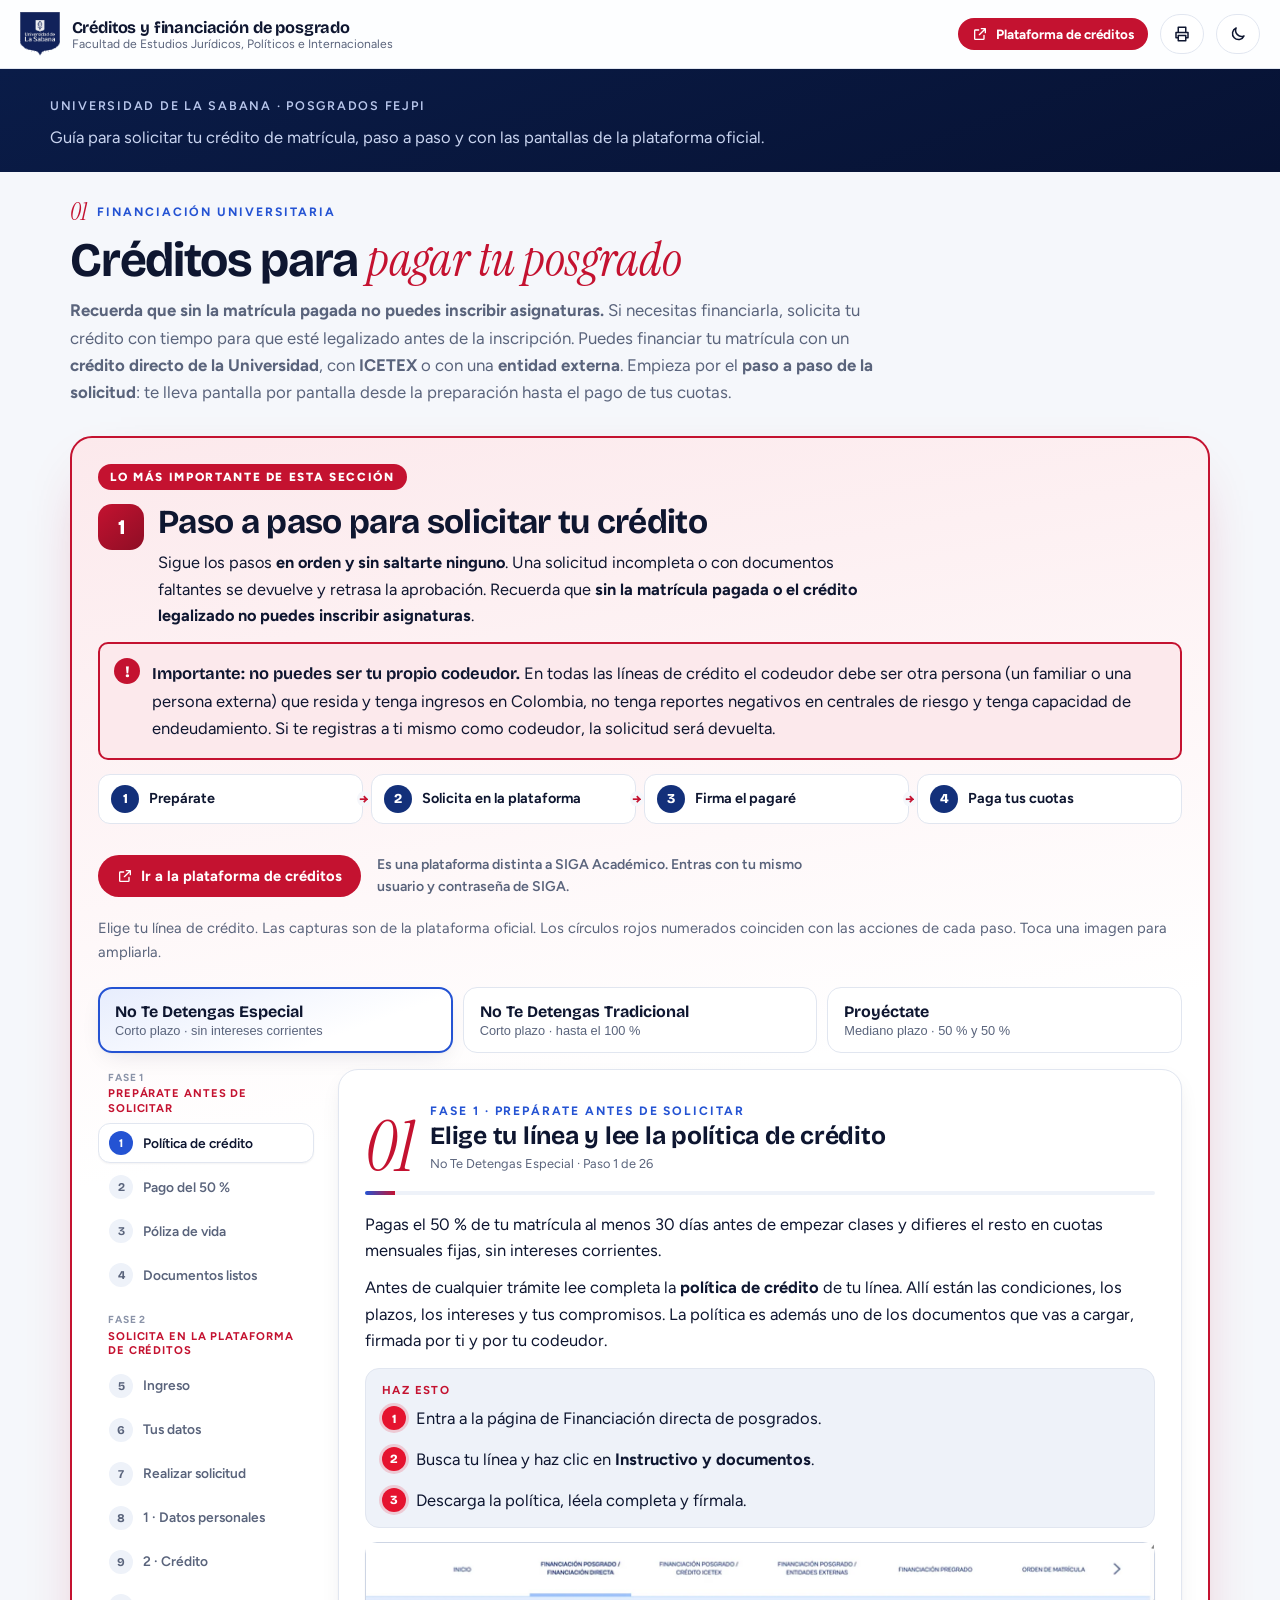
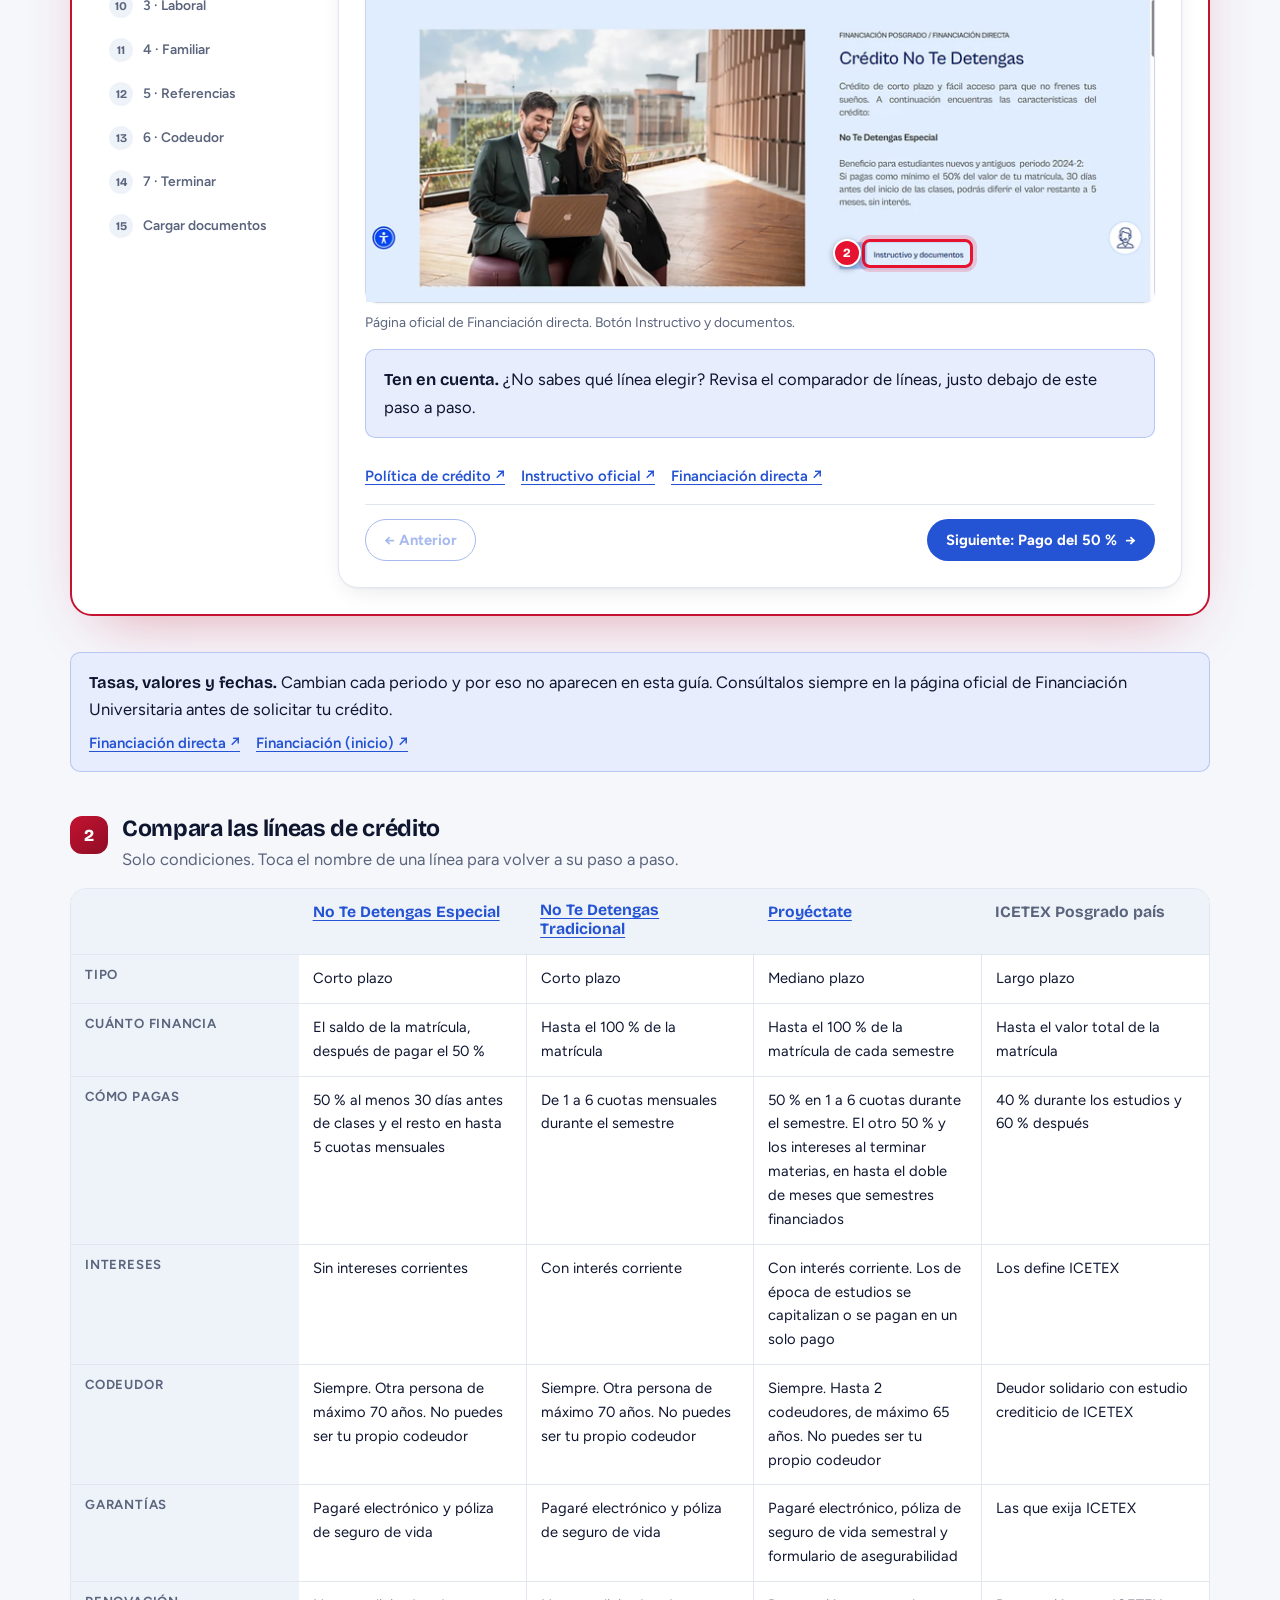
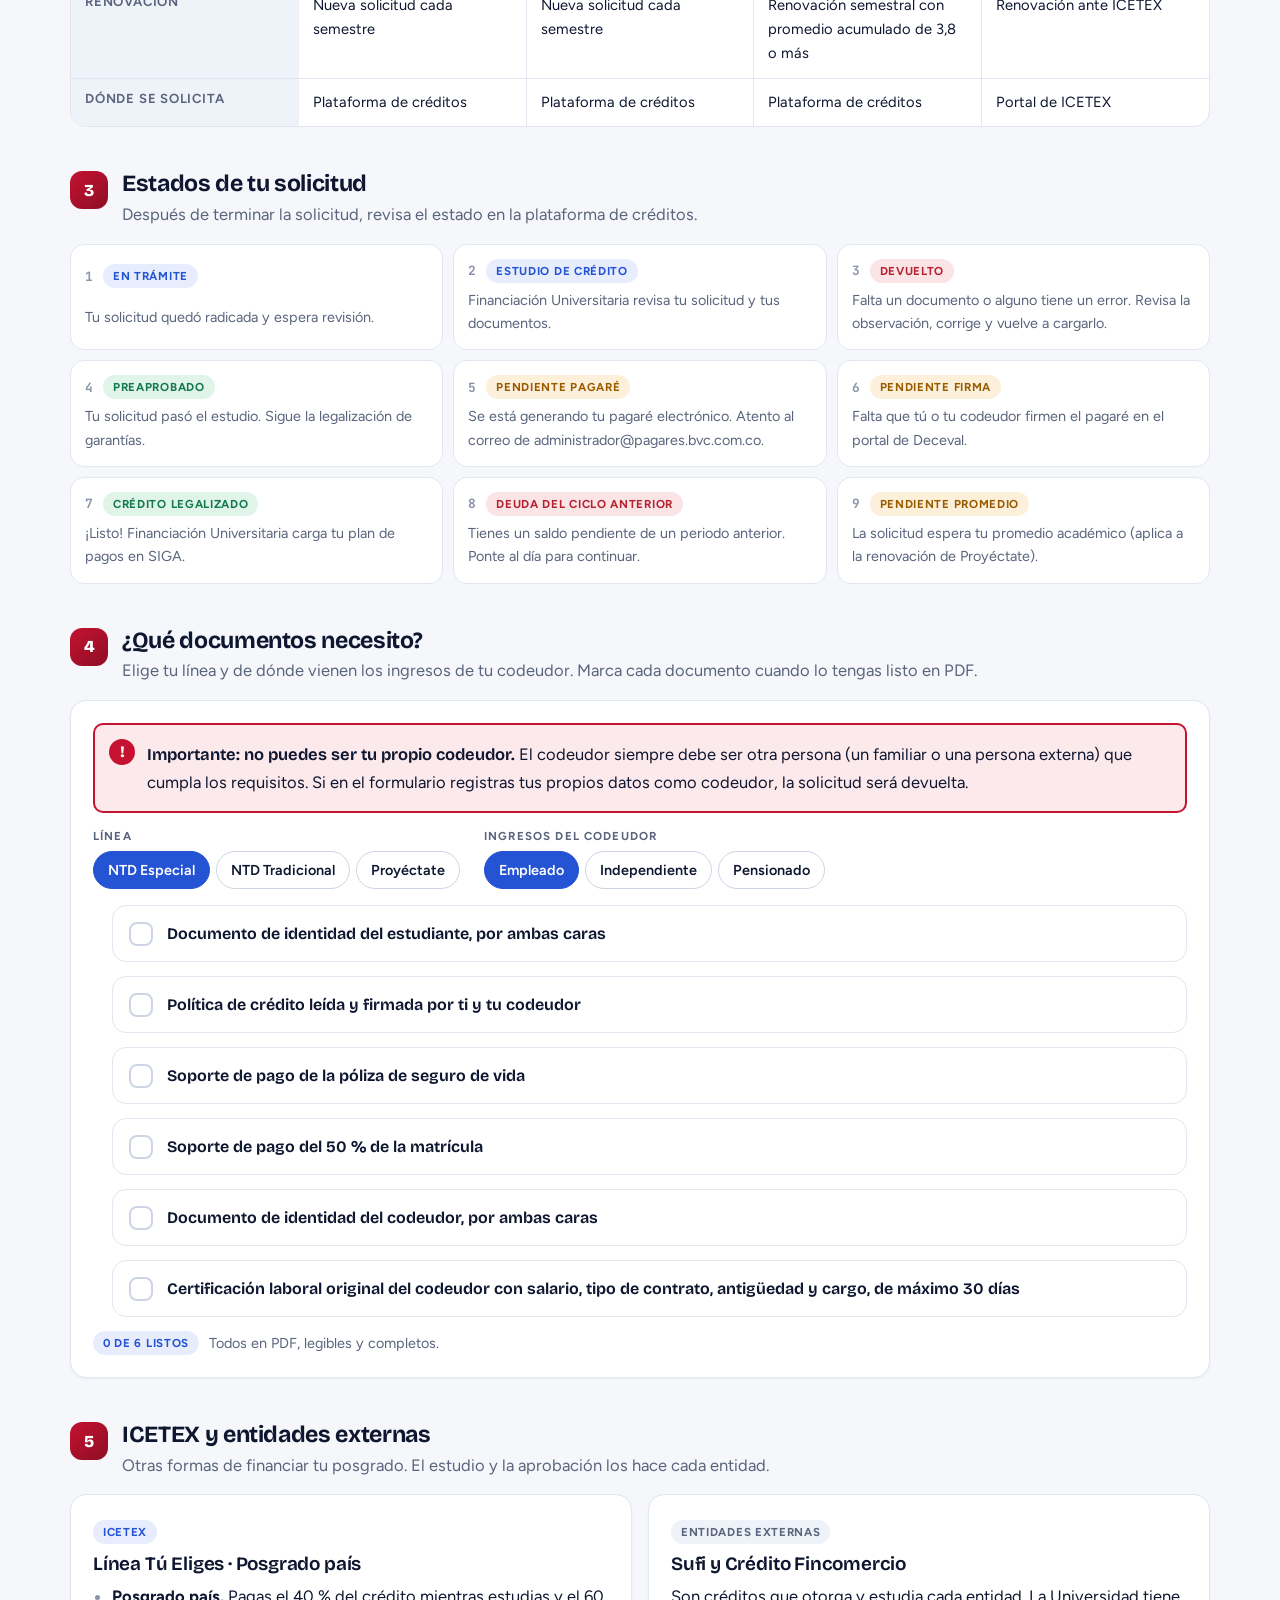
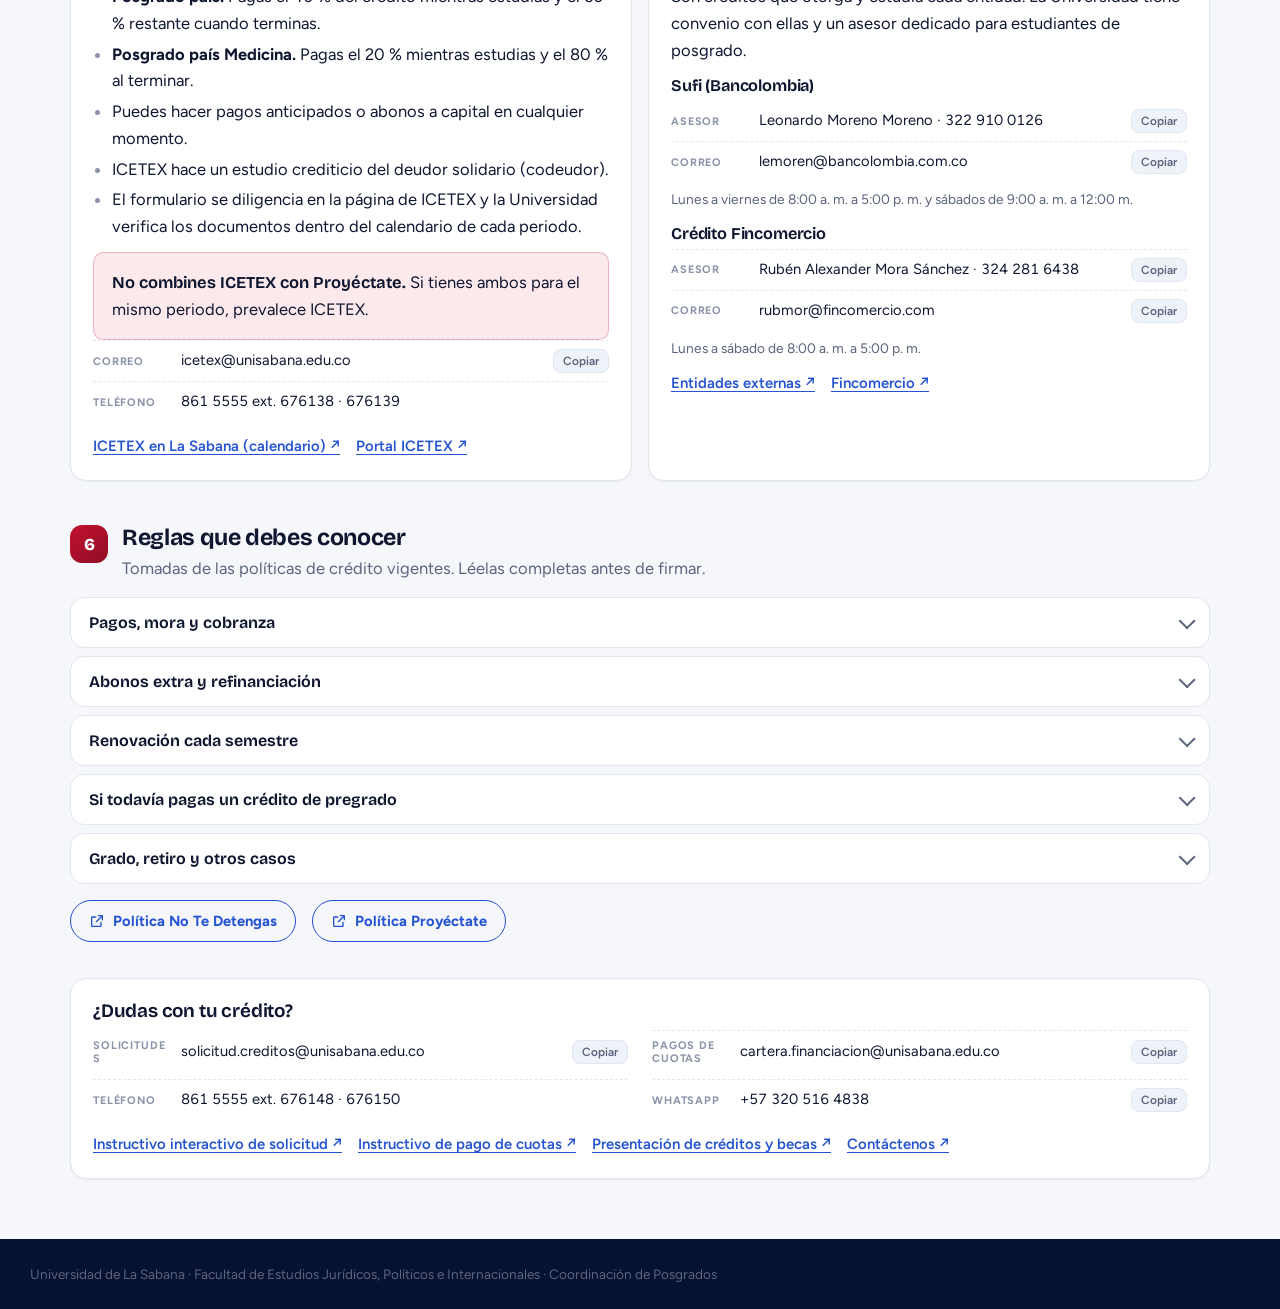
==== commit 29703c4e: "Enlace directo a la plataforma de créditos (distinta a SIGA Académico) Co-Authored-By: Claude Opus 5" ====
--- a/solo-creditos/index.html
+++ b/solo-creditos/index.html
@@ -20,7 +20,7 @@
 <link rel="preconnect" href="https://fonts.googleapis.com">
 <link rel="preconnect" href="https://fonts.gstatic.com" crossorigin>
 <link rel="stylesheet" href="https://fonts.googleapis.com/css2?family=Bricolage+Grotesque:opsz,wght@12..96,400..800&family=Figtree:ital,wght@0,400..800;1,400&family=Instrument+Serif:ital@0;1&family=JetBrains+Mono:wght@500;600&display=swap">
-<link rel="stylesheet" href="/styles.css?v=8">
+<link rel="stylesheet" href="/styles.css?v=9">
 <script>try{var t=localStorage.getItem("gp_theme");if(t)document.documentElement.setAttribute("data-theme",t)}catch(e){}</script>
 
 <style>
@@ -75,6 +75,7 @@
       <span class="t"><b>Créditos y financiación de posgrado</b><small>Facultad de Estudios Jurídicos, Políticos e Internacionales</small></span>
     </span>
     <div class="spacer"></div>
+    <a class="btn red sm hide-sm" href="https://sigaacademico.unisabana.edu.co:8055/Ayudas/mensajes.jsp?NoSolicitud=31413" target="_blank" rel="noopener"><svg><use href="#i-ext"/></svg>Plataforma de créditos</a>
     <button class="icon-btn hide-sm" type="button" data-action="print" aria-label="Imprimir o guardar PDF" title="Imprimir o guardar PDF"><svg><use href="#i-print"/></svg></button>
     <button class="icon-btn theme-btn" type="button" data-action="theme" aria-label="Cambiar entre modo claro y oscuro" title="Modo claro u oscuro"><svg class="moon"><use href="#i-moon"/></svg><svg class="sun"><use href="#i-sun"/></svg></button>
   </div>
@@ -97,6 +98,7 @@
         <div class="fin-sub"><span class="fin-num">1</span><div><h3>Paso a paso para solicitar tu crédito</h3><p>Sigue los pasos <b>en orden y sin saltarte ninguno</b>. Una solicitud incompleta o con documentos faltantes se devuelve y retrasa la aprobación. Recuerda que <b>sin la matrícula pagada o el crédito legalizado no puedes inscribir asignaturas</b>.</p></div></div>
         <div class="callout warn-self" role="note"><b>Importante: no puedes ser tu propio codeudor.</b> En todas las líneas de crédito el codeudor debe ser otra persona (un familiar o una persona externa) que resida y tenga ingresos en Colombia, no tenga reportes negativos en centrales de riesgo y tenga capacidad de endeudamiento. Si te registras a ti mismo como codeudor, la solicitud será devuelta.</div>
         <ol class="paso-phases" aria-label="Fases del proceso"><li><b>1</b><span>Prepárate</span></li><li><b>2</b><span>Solicita en la plataforma</span></li><li><b>3</b><span>Firma el pagaré</span></li><li><b>4</b><span>Paga tus cuotas</span></li></ol>
+        <div class="linkrow paso-cta"><a class="btn red" href="https://sigaacademico.unisabana.edu.co:8055/Ayudas/mensajes.jsp?NoSolicitud=31413" target="_blank" rel="noopener"><svg><use href="#i-ext"/></svg>Ir a la plataforma de créditos</a><span class="paso-cta-note">Es una plataforma distinta a SIGA Académico. Entras con tu mismo usuario y contraseña de SIGA.</span></div>
         <p class="paso-how">Elige tu línea de crédito. Las capturas son de la plataforma oficial. Los círculos rojos numerados coinciden con las acciones de cada paso. Toca una imagen para ampliarla.</p>
       </div>
       <div class="line-tabs" id="lineTabs" role="tablist" aria-label="Líneas de crédito"></div>
@@ -228,7 +230,7 @@
 <div class="solo-hidden" aria-hidden="true"><div id="payTabs"></div><div id="payPanel"></div><div id="printPays"></div><div id="payFaq"></div><div id="becaHow"></div><div id="becaFilter"></div><div id="becaGrid"></div></div>
 <footer class="wrap"><div class="inner" style="padding:24px 0;text-align:center;font-size:.85rem;color:var(--muted)">Universidad de La Sabana · Facultad de Estudios Jurídicos, Políticos e Internacionales · Coordinación de Posgrados</div></footer>
 <div class="toast" id="toast" role="status" aria-live="polite"></div>
-<script src="/fin.js?v=8" defer></script>
+<script src="/fin.js?v=9" defer></script>
 <script>
 (function(){
  const $=s=>document.querySelector(s);
--- a/styles.css
+++ b/styles.css
@@ -660,3 +660,6 @@
 .shot-btn{overflow:visible}
 .hot.has-n.n-in::after{right:auto;left:6px}
 .hot.has-n.n-in::after{left:auto;right:6px}
+
+.paso-cta{display:flex;flex-wrap:wrap;align-items:center;gap:10px 16px;margin:16px 0 4px}
+.paso-cta-note{font-size:.88rem;color:var(--muted);max-width:52ch}
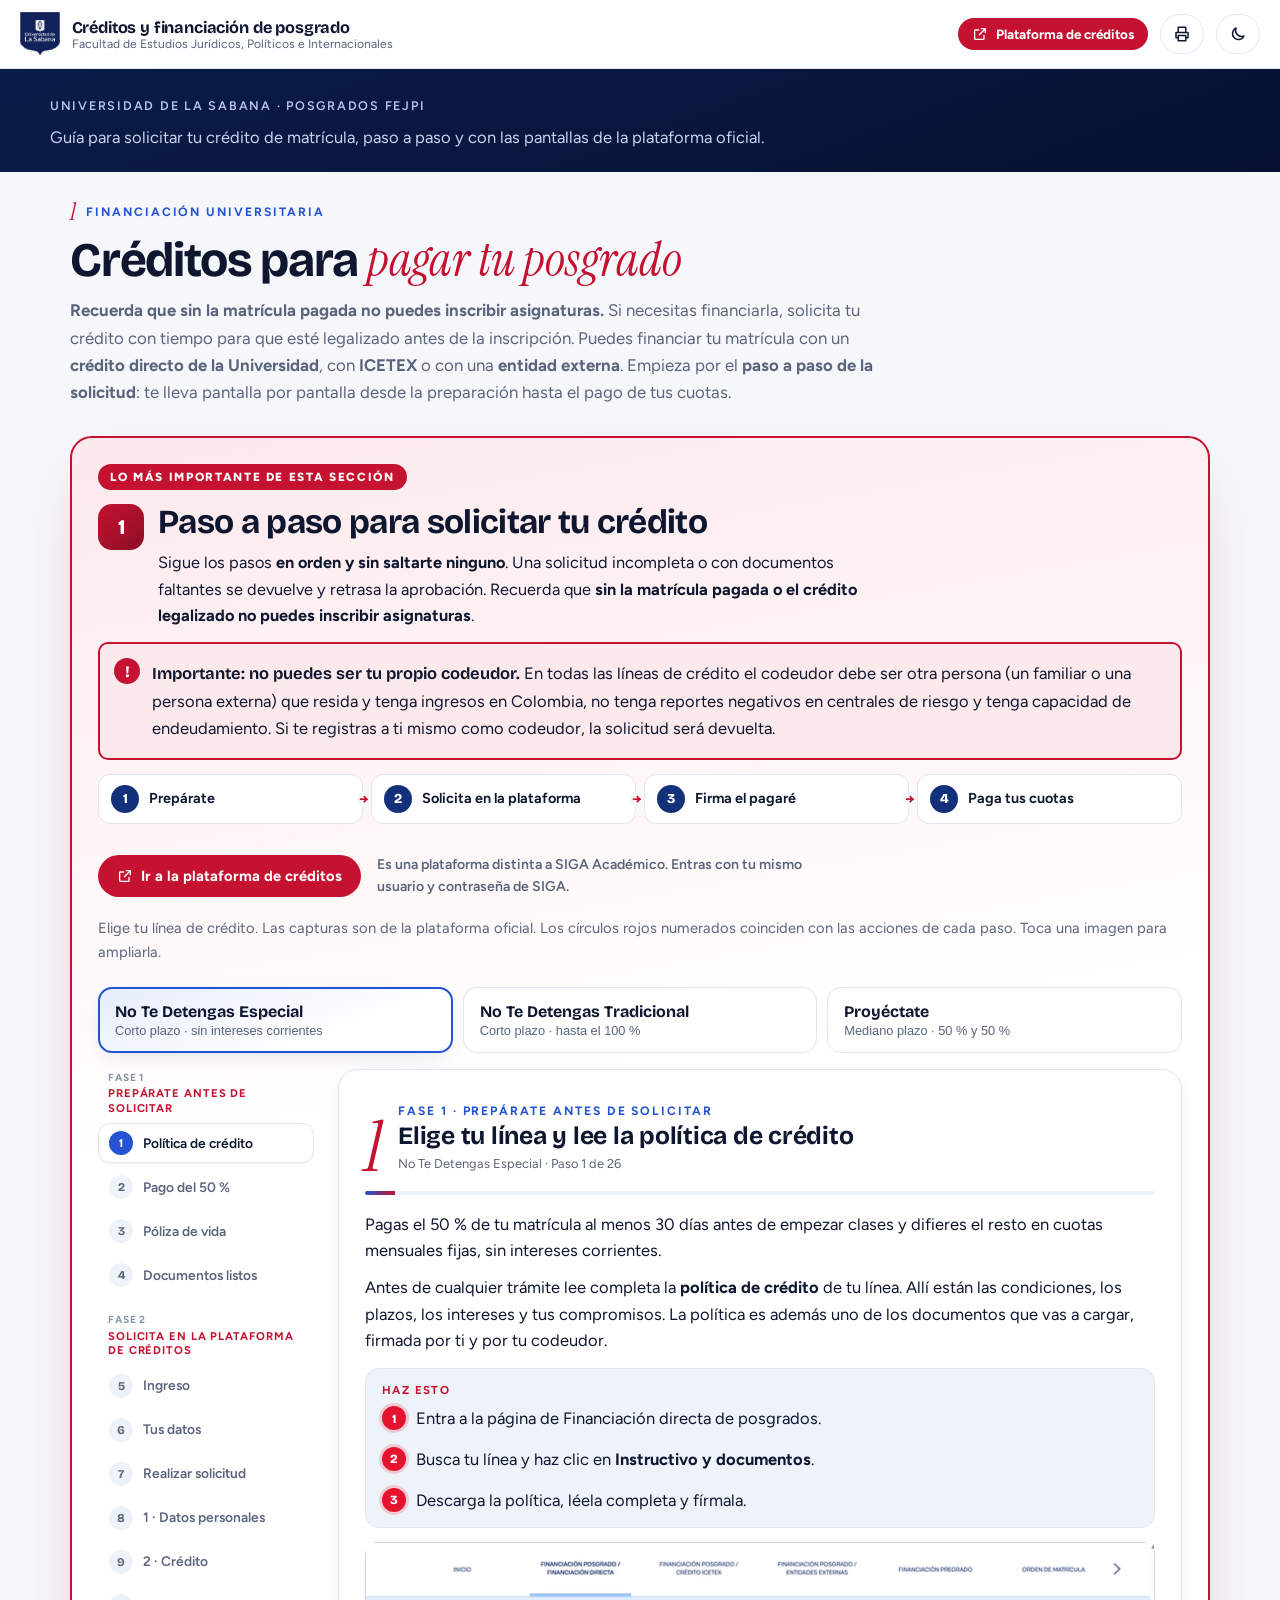
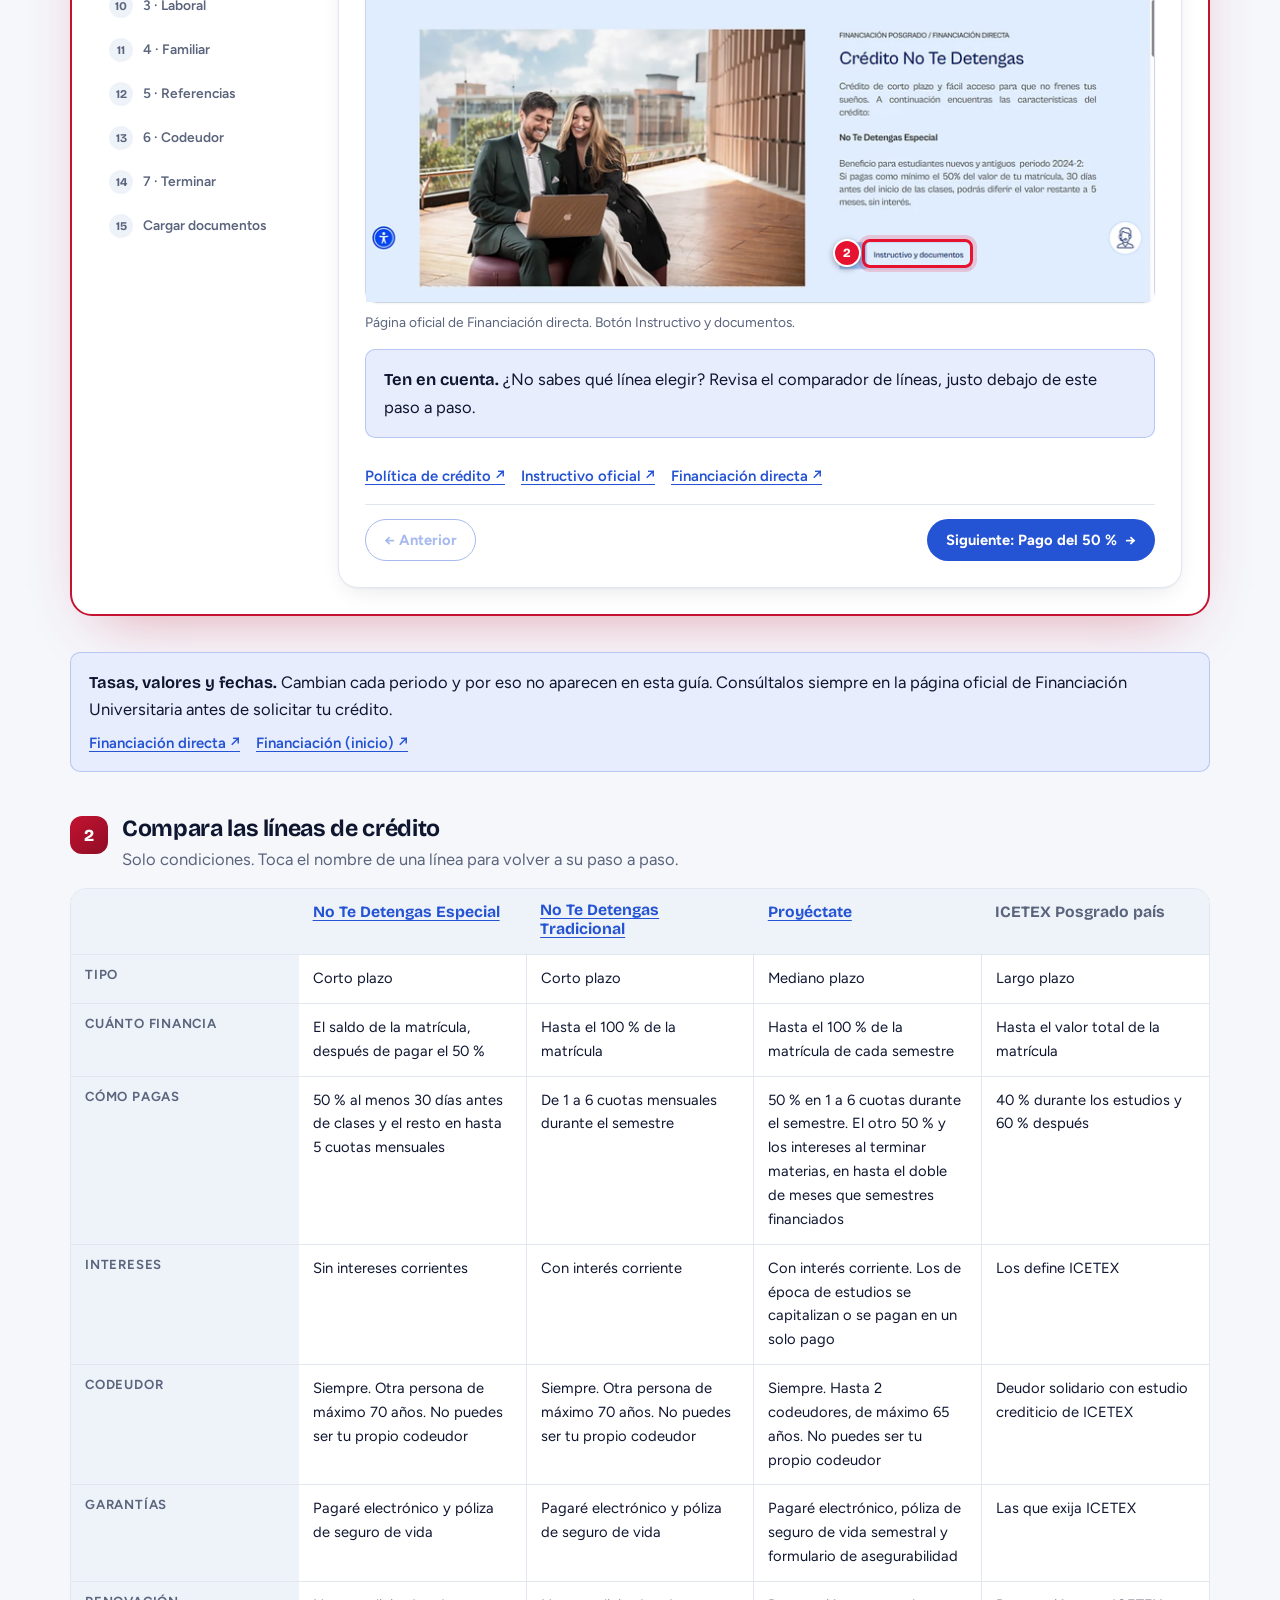
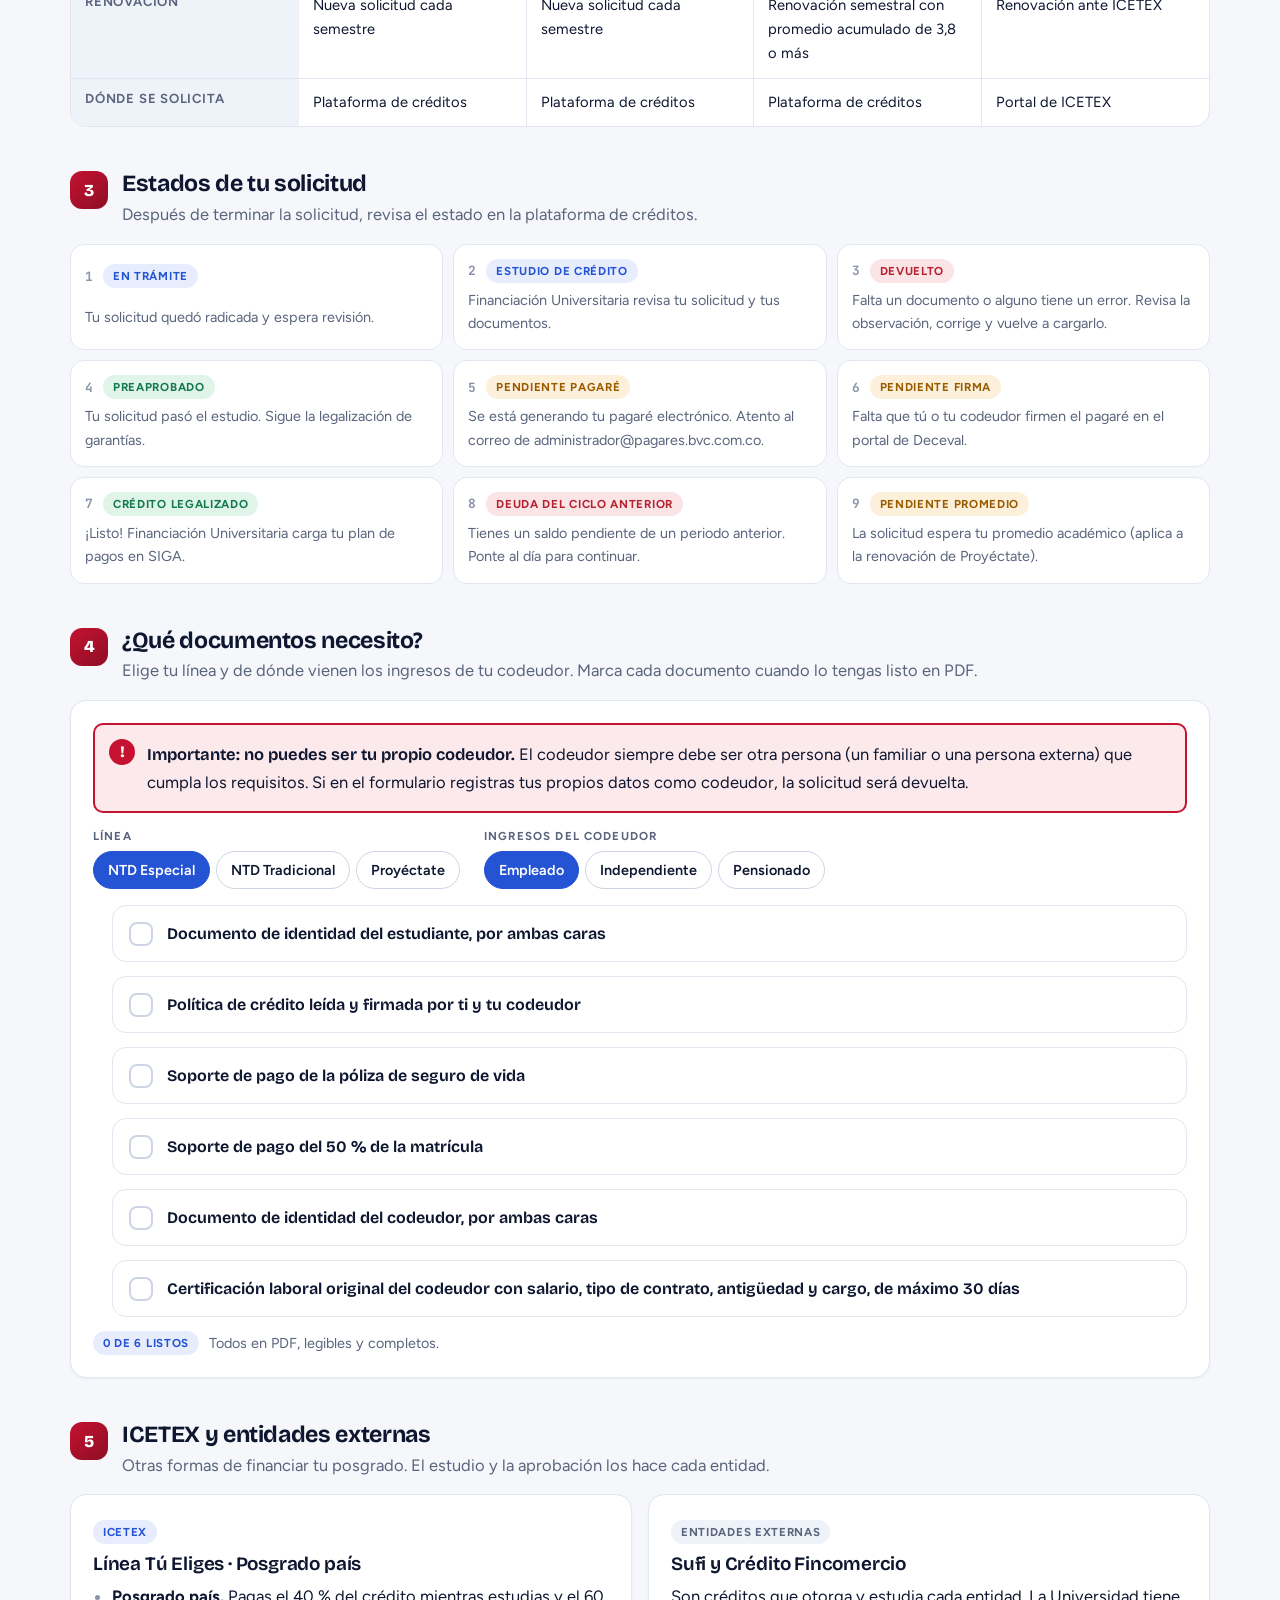
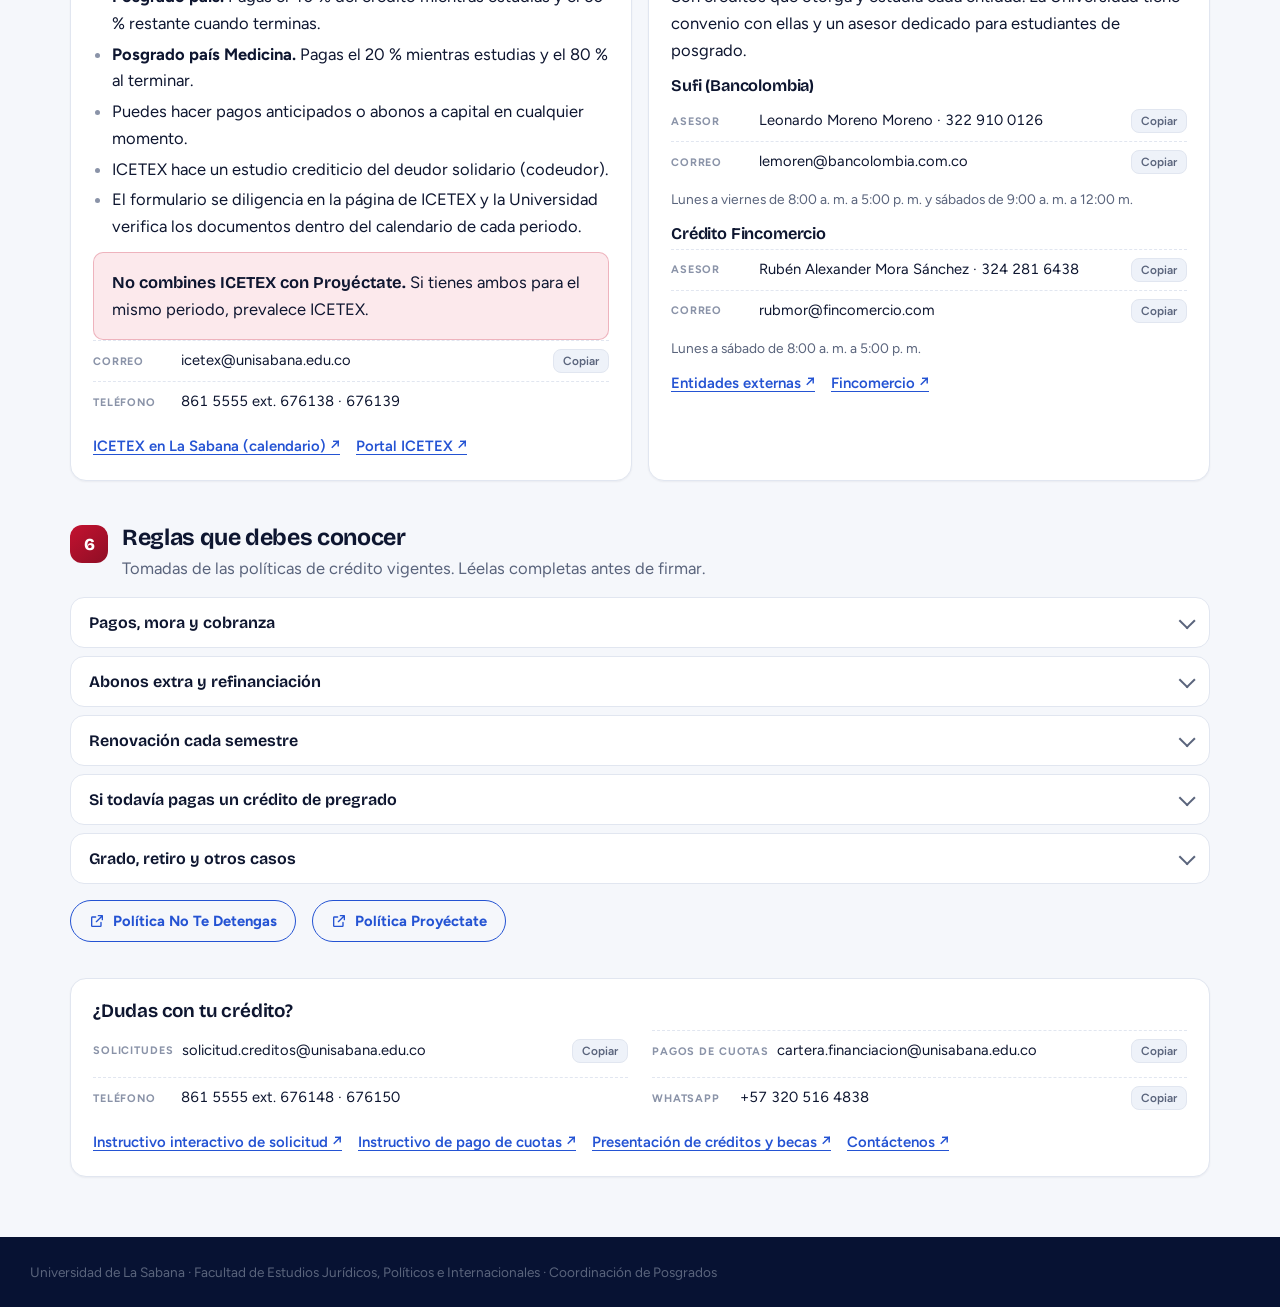
==== commit 2053f9bf: "Ajustes de la revisión: materias, sin Virtual Sabana, enlaces corregidos, idiomas, homologación, Cen" ====
--- a/solo-creditos/index.html
+++ b/solo-creditos/index.html
@@ -20,7 +20,7 @@
 <link rel="preconnect" href="https://fonts.googleapis.com">
 <link rel="preconnect" href="https://fonts.gstatic.com" crossorigin>
 <link rel="stylesheet" href="https://fonts.googleapis.com/css2?family=Bricolage+Grotesque:opsz,wght@12..96,400..800&family=Figtree:ital,wght@0,400..800;1,400&family=Instrument+Serif:ital@0;1&family=JetBrains+Mono:wght@500;600&display=swap">
-<link rel="stylesheet" href="/styles.css?v=9">
+<link rel="stylesheet" href="/styles.css?v=10">
 <script>try{var t=localStorage.getItem("gp_theme");if(t)document.documentElement.setAttribute("data-theme",t)}catch(e){}</script>
 
 <style>
@@ -75,7 +75,7 @@
       <span class="t"><b>Créditos y financiación de posgrado</b><small>Facultad de Estudios Jurídicos, Políticos e Internacionales</small></span>
     </span>
     <div class="spacer"></div>
-    <a class="btn red sm hide-sm" href="https://sigaacademico.unisabana.edu.co:8055/Ayudas/mensajes.jsp?NoSolicitud=31413" target="_blank" rel="noopener"><svg><use href="#i-ext"/></svg>Plataforma de créditos</a>
+    <a class="btn red sm hide-sm" href="https://sigaacademico.unisabana.edu.co:8055/Ayudas/" target="_blank" rel="noopener"><svg><use href="#i-ext"/></svg>Plataforma de créditos</a>
     <button class="icon-btn hide-sm" type="button" data-action="print" aria-label="Imprimir o guardar PDF" title="Imprimir o guardar PDF"><svg><use href="#i-print"/></svg></button>
     <button class="icon-btn theme-btn" type="button" data-action="theme" aria-label="Cambiar entre modo claro y oscuro" title="Modo claro u oscuro"><svg class="moon"><use href="#i-moon"/></svg><svg class="sun"><use href="#i-sun"/></svg></button>
   </div>
@@ -98,7 +98,7 @@
         <div class="fin-sub"><span class="fin-num">1</span><div><h3>Paso a paso para solicitar tu crédito</h3><p>Sigue los pasos <b>en orden y sin saltarte ninguno</b>. Una solicitud incompleta o con documentos faltantes se devuelve y retrasa la aprobación. Recuerda que <b>sin la matrícula pagada o el crédito legalizado no puedes inscribir asignaturas</b>.</p></div></div>
         <div class="callout warn-self" role="note"><b>Importante: no puedes ser tu propio codeudor.</b> En todas las líneas de crédito el codeudor debe ser otra persona (un familiar o una persona externa) que resida y tenga ingresos en Colombia, no tenga reportes negativos en centrales de riesgo y tenga capacidad de endeudamiento. Si te registras a ti mismo como codeudor, la solicitud será devuelta.</div>
         <ol class="paso-phases" aria-label="Fases del proceso"><li><b>1</b><span>Prepárate</span></li><li><b>2</b><span>Solicita en la plataforma</span></li><li><b>3</b><span>Firma el pagaré</span></li><li><b>4</b><span>Paga tus cuotas</span></li></ol>
-        <div class="linkrow paso-cta"><a class="btn red" href="https://sigaacademico.unisabana.edu.co:8055/Ayudas/mensajes.jsp?NoSolicitud=31413" target="_blank" rel="noopener"><svg><use href="#i-ext"/></svg>Ir a la plataforma de créditos</a><span class="paso-cta-note">Es una plataforma distinta a SIGA Académico. Entras con tu mismo usuario y contraseña de SIGA.</span></div>
+        <div class="linkrow paso-cta"><a class="btn red" href="https://sigaacademico.unisabana.edu.co:8055/Ayudas/" target="_blank" rel="noopener"><svg><use href="#i-ext"/></svg>Ir a la plataforma de créditos</a><span class="paso-cta-note">Es una plataforma distinta a SIGA Académico. Entras con tu mismo usuario y contraseña de SIGA.</span></div>
         <p class="paso-how">Elige tu línea de crédito. Las capturas son de la plataforma oficial. Los círculos rojos numerados coinciden con las acciones de cada paso. Toca una imagen para ampliarla.</p>
       </div>
       <div class="line-tabs" id="lineTabs" role="tablist" aria-label="Líneas de crédito"></div>
@@ -230,7 +230,7 @@
 <div class="solo-hidden" aria-hidden="true"><div id="payTabs"></div><div id="payPanel"></div><div id="printPays"></div><div id="payFaq"></div><div id="becaHow"></div><div id="becaFilter"></div><div id="becaGrid"></div></div>
 <footer class="wrap"><div class="inner" style="padding:24px 0;text-align:center;font-size:.85rem;color:var(--muted)">Universidad de La Sabana · Facultad de Estudios Jurídicos, Políticos e Internacionales · Coordinación de Posgrados</div></footer>
 <div class="toast" id="toast" role="status" aria-live="polite"></div>
-<script src="/fin.js?v=9" defer></script>
+<script src="/fin.js?v=10" defer></script>
 <script>
 (function(){
  const $=s=>document.querySelector(s);
--- a/styles.css
+++ b/styles.css
@@ -128,7 +128,7 @@
 .toc .t-head{font:italic 400 1.45rem var(--f-serif);color:var(--ink);padding:0 12px 10px}
 .toc ol{list-style:none;margin:0;padding:0;display:grid;gap:2px;counter-reset:t}
 .toc a{display:flex;gap:10px;align-items:baseline;padding:8px 12px;border-radius:10px;text-decoration:none;color:var(--muted);font-size:.93rem;font-weight:500;line-height:1.3;transition:background .15s,color .15s}
-.toc a::before{counter-increment:t;content:counter(t,decimal-leading-zero);font:600 .72rem var(--f-mono);color:var(--faint)}
+.toc a::before{counter-increment:t;content:counter(t);font:600 .72rem var(--f-mono);color:var(--faint)}
 .toc a:hover{background:var(--surface-2);color:var(--ink)}
 .toc a.on{background:var(--surface);color:var(--ink);font-weight:700;box-shadow:var(--shadow-sm),inset 3px 0 0 var(--red)}
 .toc a.on::before{color:var(--red)}
@@ -151,7 +151,7 @@
 @media (max-width:1020px){main{padding-top:40px;gap:72px}}
 main > section{min-width:0;counter-increment:sec}
 .sec-head{display:grid;gap:12px;margin-bottom:30px;max-width:74ch}
-.sec-head .eyebrow::before{content:counter(sec,decimal-leading-zero);font:italic 400 1.5rem/1 var(--f-serif);letter-spacing:0;color:var(--red);text-transform:none}
+.sec-head .eyebrow::before{content:counter(sec);font:italic 400 1.5rem/1 var(--f-serif);letter-spacing:0;color:var(--red);text-transform:none}
 .sec-head p{color:var(--muted);font-size:1.05rem}
 .sec-head .share-sec{justify-self:start;font-size:.8rem}
 
@@ -663,3 +663,9 @@
 
 .paso-cta{display:flex;flex-wrap:wrap;align-items:center;gap:10px 16px;margin:16px 0 4px}
 .paso-cta-note{font-size:.88rem;color:var(--muted);max-width:52ch}
+
+.contact .k{width:auto;min-width:80px;max-width:118px;overflow-wrap:normal;word-break:normal;hyphens:manual}
+.loan th,.loan td{overflow-wrap:normal;word-break:normal;hyphens:manual}
+.loan td:first-child{white-space:nowrap}
+@media (max-width:560px){.loan{font-size:.84rem}.loan th,.loan td{padding:9px 8px}}
+.callout a[href^="mailto:"]{overflow-wrap:anywhere}
